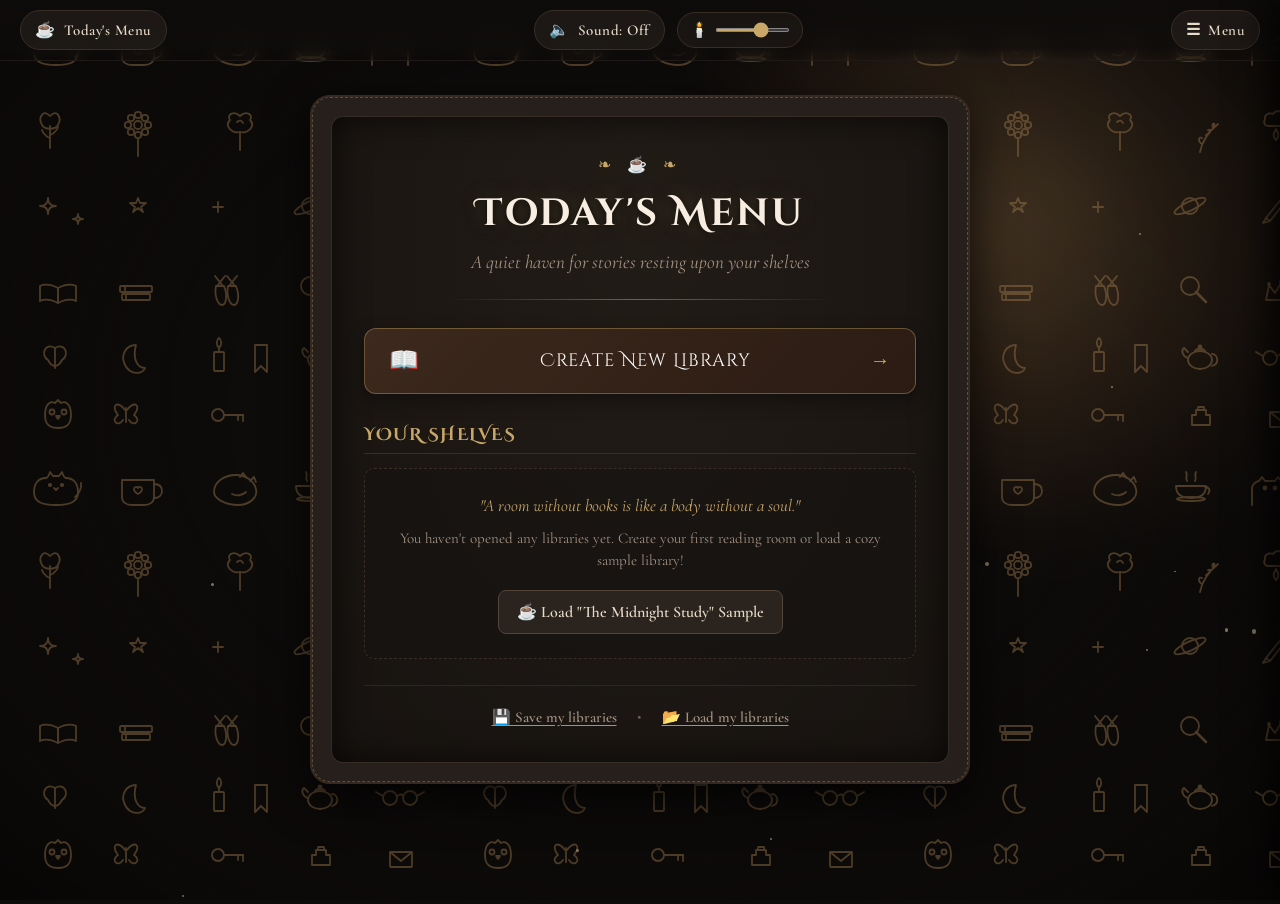
==== index.html @ d81d8b4f "Add files via upload" ====
<!DOCTYPE html>
<html lang="en">
<head>
  <meta charset="UTF-8">
  <meta name="viewport" content="width=device-width, initial-scale=1.0">
  <title>Cozy Library Book Keeper</title>
  <meta name="description" content="A personal cozy dark-academia book recorder and virtual bookshelf keeper.">
  <meta name="theme-color" content="#141110">

  <!-- Google Fonts: MonteCarlo (Name band), Cinzel Decorative (Headings), Cormorant Garamond (Body & Spines) -->
  <link rel="preconnect" href="https://fonts.googleapis.com">
  <link rel="preconnect" href="https://fonts.gstatic.com" crossorigin>
  <link href="https://fonts.googleapis.com/css2?family=Cinzel+Decorative:wght@400;700&family=Cormorant+Garamond:ital,wght@0,500;0,600;0,700;1,500;1,600&family=MonteCarlo&display=swap" rel="stylesheet">

  <link rel="stylesheet" href="style.css">
</head>
<body data-view="menu">
  <!-- Hidden SVG Symbol Definitions for Stickers and Decorations -->
  <svg style="display: none;" aria-hidden="true">
    <defs>
      <!-- Sticker 1: Kawaii White Heart with puffy outline and warm glow -->
      <g id="sticker-heart">
        <filter id="sticker-shadow" x="-20%" y="-20%" width="140%" height="140%">
          <feDropShadow dx="0" dy="1.5" stdDeviation="1" flood-color="rgba(0,0,0,0.5)"/>
        </filter>
        <!-- Outer white sticker border -->
        <path d="M16 27.5 C16 27.5 4 20 4 11 C4 6 7.5 2.5 12 2.5 C14.5 2.5 15.5 4 16 5 C16.5 4 17.5 2.5 20 2.5 C24.5 2.5 28 6 28 11 C28 20 16 27.5 16 27.5 Z" 
              fill="#FFFFFF" stroke="#EDE4D8" stroke-width="2" stroke-linejoin="round" filter="url(#sticker-shadow)"/>
        <!-- Inner warm white heart body -->
        <path d="M16 25 C16 25 6 18.5 6 11 C6 7.2 8.8 4.5 12 4.5 C14 4.5 15.2 6 16 6.8 C16.8 6 18 4.5 20 4.5 C23.2 4.5 26 7.2 26 11 C26 18.5 16 25 16 25 Z" 
              fill="#FFFDF9"/>
        <!-- Cute highlight shine -->
        <ellipse cx="10" cy="8.5" rx="2" ry="1.2" transform="rotate(-30 10 8.5)" fill="rgba(255,255,255,0.9)"/>
      </g>

      <!-- Sticker 2: Cute Red Cross stamp with rounded puffy sticker outline -->
      <g id="sticker-cross">
        <!-- White border shape -->
        <path d="M9 5 C7 5 5 7 5 9 C5 10.5 5.8 11.8 7 12.5 C5.8 13.2 5 14.5 5 16 C5 18 7 20 9 20 C10.5 20 11.8 19.2 12.5 18 C13.2 19.2 14.5 20 16 20 C18 20 20 18 20 16 C20 14.5 19.2 13.2 18 12.5 C19.2 11.8 20 10.5 20 9 C20 7 18 5 16 5 C14.5 5 13.2 5.8 12.5 7 C11.8 5.8 10.5 5 9 5 Z" 
              transform="scale(1.2) translate(-2, -2)" fill="#FFFFFF" stroke="#E6D3CE" stroke-width="2" stroke-linejoin="round"/>
        <!-- Warm crimson cross arms with rounded caps -->
        <line x1="8" y1="8" x2="20" y2="20" stroke="#C44540" stroke-width="4.5" stroke-linecap="round"/>
        <line x1="20" y1="8" x2="8" y2="20" stroke="#C44540" stroke-width="4.5" stroke-linecap="round"/>
        <!-- Soft inner glossy line -->
        <line x1="8.5" y1="7.5" x2="11.5" y2="10.5" stroke="rgba(255,255,255,0.5)" stroke-width="1.8" stroke-linecap="round"/>
      </g>

      <!-- Sticker 3: Cute Neutral Face sticker with cozy expression -->
      <g id="sticker-neutral">
        <!-- Outer puffy sticker outline -->
        <circle cx="15" cy="15" r="13" fill="#FFFFFF" stroke="#E8E0D2" stroke-width="2" filter="url(#sticker-shadow)"/>
        <!-- Warm honey-cream face fill -->
        <circle cx="15" cy="15" r="11" fill="#F7E8CA"/>
        <!-- Eyes -->
        <ellipse cx="10.5" cy="13" rx="1.5" ry="1.8" fill="#423026"/>
        <ellipse cx="19.5" cy="13" rx="1.5" ry="1.8" fill="#423026"/>
        <circle cx="10" cy="12.3" r="0.6" fill="#FFFFFF"/>
        <circle cx="19" cy="12.3" r="0.6" fill="#FFFFFF"/>
        <!-- Soft blush -->
        <circle cx="8" cy="16.5" r="2" fill="#E8A99B" opacity="0.65"/>
        <circle cx="22" cy="16.5" r="2" fill="#E8A99B" opacity="0.65"/>
        <!-- Neutral calm straight mouth -->
        <line x1="12" y1="18.5" x2="18" y2="18.5" stroke="#423026" stroke-width="1.8" stroke-linecap="round"/>
      </g>

      <!-- Cozy Teacup with gentle rising steam curls -->
      <g id="deco-teacup">
        <path d="M6 14 C6 22 10 25 18 25 C26 25 30 22 30 14 Z" fill="#D8CFBE" stroke="#4A3B32" stroke-width="1.5"/>
        <!-- Saucer -->
        <ellipse cx="18" cy="26" rx="16" ry="2.5" fill="#C2B7A3" stroke="#4A3B32" stroke-width="1.2"/>
        <!-- Handle -->
        <path d="M29 15 C34 15 34 22 28 23" fill="none" stroke="#4A3B32" stroke-width="1.8" stroke-linecap="round"/>
        <!-- Tea liquid -->
        <ellipse cx="18" cy="14" rx="11" ry="2.2" fill="#754728"/>
        <!-- Steam swirls (CSS animated) -->
        <path class="steam-curl steam-1" d="M14 11 C13 8 16 6 15 3" fill="none" stroke="rgba(240,230,220,0.6)" stroke-width="1.2" stroke-linecap="round"/>
        <path class="steam-curl steam-2" d="M19 11 C20 8 18 6 19 2" fill="none" stroke="rgba(240,230,220,0.5)" stroke-width="1.2" stroke-linecap="round"/>
        <path class="steam-curl steam-3" d="M23 12 C22 9 24 7 23 4" fill="none" stroke="rgba(240,230,220,0.4)" stroke-width="1.1" stroke-linecap="round"/>
      </g>
    </defs>
  </svg>

  <!-- Ambient Environmental Layers -->
  <div class="ambient-layer" aria-hidden="true">
    <div class="lamp-glow"></div>
    <div class="room-vignette"></div>

    <!-- Wood-Toned Seamless Line-Art Doodle Wallpaper -->
    <svg class="doodle-wallpaper" id="doodle-wallpaper" width="100%" height="100%" aria-hidden="true">
      <defs>
        <!-- Seamless Line-Art Doodle Wallpaper Pattern Tile (440x440) -->
        <pattern id="doodle-pattern" width="440" height="440" patternUnits="userSpaceOnUse">
          <g stroke="currentColor" stroke-width="1.8" fill="none" stroke-linecap="round" stroke-linejoin="round">
            <!-- 1. Sitting Cat -->
            <path d="M34 52 C34 44 38 38 46 38 C48 38 49 35 50 32 L53 36 C55 36 57 36 59 36 L62 32 C63 35 64 38 66 38 C74 38 78 44 78 52 C78 62 70 65 56 65 C42 65 34 62 34 52 Z"/>
            <path d="M75 57 C79 54 82 48 81 43"/>
            <circle cx="50" cy="45" r="1.2" fill="currentColor"/>
            <circle cx="62" cy="45" r="1.2" fill="currentColor"/>
            <polyline points="54,48 56,50 58,48"/>

            <!-- 2. Coffee Mug with Cute Heart -->
            <path d="M122 40 L122 57 C122 62 126 65 132 65 L144 65 C150 65 154 62 154 57 L154 40 Z"/>
            <path d="M154 44 C160 44 162 47 162 51 C162 55 159 58 154 58"/>
            <path d="M134 49 C134 47 137 46 138 48 C139 46 142 47 142 49 C142 52 138 54 138 54 C138 54 134 52 134 49 Z"/>

            <!-- 3. Curled-up Sleeping Cat -->
            <path d="M214 52 C214 42 224 35 236 35 C246 35 254 41 256 49 C258 57 250 65 238 65 C226 65 214 59 214 52 Z"/>
            <path d="M250 41 L254 37 L256 42"/>
            <path d="M240 37 L243 33 L246 37"/>
            <path d="M232 54 C236 56 242 56 246 52"/>

            <!-- 4. Teacup with Rising Steam -->
            <path d="M296 46 C296 54 301 58 311 58 C321 58 326 54 326 46 Z"/>
            <ellipse cx="311" cy="59" rx="14" ry="2"/>
            <path d="M325 47 C329 47 331 50 328 54"/>
            <path d="M307 41 C305 38 308 35 306 32"/>
            <path d="M315 41 C317 38 314 35 316 32"/>

            <!-- 5. Peeking Cat -->
            <path d="M372 65 L372 48 C372 45 376 41 379 41 L382 37 L385 41 C388 41 392 41 395 41 L398 37 L401 41 C404 41 408 45 408 48 L408 65"/>
            <circle cx="385" cy="48" r="1.5" fill="currentColor"/>
            <circle cx="395" cy="48" r="1.5" fill="currentColor"/>

            <!-- 6. Elegant Tulip -->
            <path d="M42 125 C38 118 43 108 50 116 C57 108 62 118 58 125 C55 130 45 130 42 125 Z"/>
            <path d="M50 126 L50 148"/>
            <path d="M50 138 C44 136 42 130 42 130"/>
            <path d="M50 135 C56 133 58 127 58 127"/>

            <!-- 7. Gentle Daisy Flower -->
            <circle cx="138" cy="125" r="4"/>
            <circle cx="138" cy="115" r="3.2"/><circle cx="138" cy="135" r="3.2"/><circle cx="128" cy="125" r="3.2"/><circle cx="148" cy="125" r="3.2"/>
            <circle cx="131" cy="118" r="3.2"/><circle cx="145" cy="132" r="3.2"/><circle cx="131" cy="132" r="3.2"/><circle cx="145" cy="118" r="3.2"/>
            <path d="M138 139 L138 156"/>

            <!-- 8. Swirled Rose / Lotus Blossom -->
            <path d="M230 120 C226 115 234 110 240 116 C246 110 254 115 250 120 C256 126 248 134 240 132 C232 134 224 126 230 120 Z"/>
            <path d="M237 122 C239 120 242 120 243 123"/>
            <path d="M240 132 L240 150"/>

            <!-- 9. Delicate Botanical Sprig -->
            <path d="M320 152 C322 142 328 132 338 124"/>
            <path d="M322 144 C318 142 318 136 322 138"/>
            <path d="M326 135 C330 133 332 128 328 130"/>
            <path d="M333 128 C331 123 336 122 334 126"/>

            <!-- 10. Little Cloud & Raindrops -->
            <path d="M388 126 C385 126 383 123 385 119 C384 115 389 112 393 114 C395 110 402 110 405 114 C408 112 413 115 412 119 C415 122 413 126 409 126 Z"/>
            <path d="M394 133 C393 137 396 140 396 140 C396 140 399 137 398 133 C397 131 396 129 396 129 C396 129 395 131 394 133 Z"/>
            <path d="M404 135 C403 139 406 142 406 142 C406 142 409 139 408 135 C407 133 406 131 406 131 C406 131 405 133 404 135 Z"/>

            <!-- 11. Starlight & 4-Point Sparkles (✨) -->
            <path d="M48 198 Q48 206 40 206 Q48 206 48 214 Q48 206 56 206 Q48 206 48 198 Z"/>
            <path d="M78 214 Q78 219 73 219 Q78 219 78 224 Q78 219 83 219 Q78 219 78 214 Z"/>

            <!-- 12. Celestial Five-Point Star -->
            <polygon points="138,198 140,203 146,203 141,207 143,212 138,208 133,212 135,207 130,203 136,203"/>
            <line x1="218" y1="202" x2="218" y2="212"/><line x1="213" y1="207" x2="223" y2="207"/>

            <!-- 13. Saturn with Tilted Rings -->
            <circle cx="310" cy="206" r="8"/>
            <ellipse cx="310" cy="206" rx="17" ry="4.5" transform="rotate(-25 310 206)"/>

            <!-- 14. Fountain Pen & Feather Quill -->
            <path d="M386 218 L402 198 L406 201 L390 221 L383 223 Z"/>
            <line x1="386" y1="218" x2="390" y2="221"/>

            <!-- 15. Open Book -->
            <path d="M40 286 C46 283 52 285 58 288 L58 303 C52 300 46 298 40 301 Z"/>
            <path d="M58 288 C64 285 70 283 76 286 L76 301 C70 298 64 300 58 303 Z"/>

            <!-- 16. Stacked Reading Books -->
            <rect x="122" y="294" width="28" height="6" rx="1"/>
            <rect x="120" y="286" width="32" height="6" rx="1"/>
            <line x1="126" y1="294" x2="126" y2="300"/>
            <line x1="125" y1="286" x2="125" y2="292"/>

            <!-- 17. Ballerina Pointe Shoes with Criss-Cross Ribbons -->
            <path d="M216 286 C214 296 218 305 222 305 C226 305 228 296 224 286 Z"/>
            <path d="M228 286 C226 296 230 305 234 305 C238 305 240 296 236 286 Z"/>
            <line x1="217" y1="286" x2="225" y2="276"/><line x1="223" y1="286" x2="215" y2="276"/>
            <line x1="229" y1="286" x2="237" y2="276"/><line x1="235" y1="286" x2="227" y2="276"/>

            <!-- 18. Magnifying Glass -->
            <circle cx="310" cy="286" r="9"/>
            <line x1="316" y1="292" x2="326" y2="302" stroke-width="2.5"/>

            <!-- 19. Royal Academic Crown -->
            <path d="M386 300 L389 285 L395 293 L401 283 L407 293 L413 285 L416 300 Z"/>
            <circle cx="389" cy="284" r="1" fill="currentColor"/>
            <circle cx="401" cy="282" r="1" fill="currentColor"/>
            <circle cx="413" cy="284" r="1" fill="currentColor"/>

            <!-- 20. Oak / Ginkgo Leaf -->
            <path d="M48 360 C40 355 45 342 55 348 C65 342 70 355 62 360 C58 368 52 368 48 360 Z"/>
            <line x1="55" y1="348" x2="55" y2="368"/>

            <!-- 21. Crescent Moon -->
            <path d="M136 345 C126 345 120 355 125 365 C130 375 142 375 145 368 C138 368 132 360 136 345 Z"/>

            <!-- 22. Lit Candle with Flame -->
            <rect x="214" y="352" width="10" height="19" rx="1"/>
            <line x1="219" y1="352" x2="219" y2="348"/>
            <path d="M219 348 C216 345 216 340 219 338 C222 340 222 345 219 348 Z"/>

            <!-- 23. Ribbon Bookmark -->
            <path d="M255 345 L267 345 L267 372 L261 366 L255 372 Z"/>

            <!-- 24. Vintage Teapot -->
            <ellipse cx="320" cy="360" rx="12" ry="9"/>
            <path d="M308 358 C302 356 301 350 304 348 L308 352"/>
            <path d="M332 354 C338 354 340 364 332 366"/>
            <path d="M315 351 C317 348 323 348 325 351"/>
            <circle cx="320" cy="347" r="1.5" fill="currentColor"/>

            <!-- 25. Reading Spectacles -->
            <circle cx="390" cy="358" r="7"/>
            <circle cx="410" cy="358" r="7"/>
            <path d="M397 356 C400 354 403 354 403 356"/>
            <line x1="383" y1="356" x2="376" y2="352"/>
            <line x1="417" y1="356" x2="424" y2="352"/>

            <!-- 26. Wise Little Owl -->
            <path d="M45 415 C45 405 50 400 55 403 L58 400 L61 403 C66 400 71 405 71 415 C71 425 66 428 58 428 C50 428 45 425 45 415 Z"/>
            <circle cx="52" cy="412" r="2.5"/><circle cx="64" cy="412" r="2.5"/>
            <polygon points="56,416 60,416 58,419" fill="currentColor"/>

            <!-- 27. Gentle Butterfly -->
            <path d="M125 410 C118 400 110 405 118 415 C110 420 118 428 123 420"/>
            <path d="M127 410 C134 400 142 405 134 415 C142 420 134 428 129 420"/>
            <line x1="126" y1="408" x2="126" y2="422"/>

            <!-- 28. Antique Skeleton Key -->
            <circle cx="218" cy="415" r="6"/>
            <line x1="224" y1="415" x2="243" y2="415"/>
            <line x1="238" y1="415" x2="238" y2="420"/>
            <line x1="243" y1="415" x2="243" y2="421"/>

            <!-- 29. Antique Ink Bottle with Cork -->
            <path d="M312 425 L312 415 L316 415 L316 410 L326 410 L326 415 L330 415 L330 425 Z"/>
            <rect x="318" y="407" width="6" height="3" rx="0.5"/>

            <!-- 30. Sealed Letter Envelope -->
            <rect x="390" y="412" width="22" height="15" rx="1"/>
            <polyline points="390,412 401,421 412,412"/>
          </g>
        </pattern>
      </defs>
      <rect width="100%" height="100%" fill="url(#doodle-pattern)"/>
    </svg>
    <div class="dust-specks-container" id="dust-specks"></div>
  </div>

  <!-- Global Dimmer & Ambient Sound Bar (Top Persistent Accessory) -->
  <header class="ambient-dock" aria-label="Room Controls">
    <div class="dock-left">
      <button type="button" class="dock-btn" id="btn-dock-menu" title="Open Today's Menu" aria-label="Go to Today's Menu">
        <span class="dock-icon">☕</span>
        <span class="dock-label">Today's Menu</span>
      </button>
    </div>
    
    <div class="dock-center">
      <!-- Cozy Procedural Web Audio Soundscape Control -->
      <div class="audio-control-cluster" id="audio-cluster">
        <button type="button" class="dock-btn" id="btn-sound-toggle" title="Toggle Cozy Sounds" aria-label="Toggle Cozy Audio">
          <span class="dock-icon" id="sound-icon">🔈</span>
          <span class="dock-label" id="sound-status-label">Sound: Off</span>
        </button>
        <div class="sound-popover" id="sound-popover" hidden>
          <div class="sound-popover-title">Ambient Soundscape</div>
          <div class="sound-options">
            <button type="button" class="sound-chip active" data-sound="off">Off</button>
            <button type="button" class="sound-chip" data-sound="rain">🌧️ Soft Rain</button>
            <button type="button" class="sound-chip" data-sound="fireplace">🔥 Fireplace</button>
          </div>
          <div class="volume-slider-group">
            <label for="sound-volume-slider">Volume</label>
            <input type="range" id="sound-volume-slider" min="0" max="1" step="0.05" value="0.25">
          </div>
        </div>
      </div>

      <!-- Room Light Dimmer Control -->
      <div class="dimmer-cluster" title="Adjust cozy room brightness">
        <span class="dimmer-icon">🕯️</span>
        <label for="room-dimmer-input" class="sr-only">Room Light</label>
        <input type="range" id="room-dimmer-input" min="0.4" max="1.1" step="0.05" value="0.85" title="Room light">
      </div>
    </div>

    <div class="dock-right">
      <button type="button" class="dock-btn" id="btn-open-side-drawer" title="Open Side Menu" aria-label="Open Side Menu">
        <span class="dock-icon">☰</span>
        <span class="dock-label">Menu</span>
      </button>
    </div>
  </header>

  <!-- Main View Container -->
  <main class="main-content">
    
    <!-- ========================================== -->
    <!-- SCREEN 1: TODAY'S MENU BOARD               -->
    <!-- ========================================== -->
    <section class="view-panel" id="view-menu" aria-label="Today's Menu Screen">
      <div class="menu-board-wrapper">
        <div class="menu-board-card">
          <!-- Wavy / Scalloped Decorative Inner Border -->
          <div class="menu-scallop-border">
            <div class="menu-board-inner">
              
              <div class="menu-header">
                <div class="menu-ornament-top">❧ ☕ ❧</div>
                <h1 class="menu-title">Today's Menu</h1>
                <p class="menu-subtitle">A quiet haven for stories resting upon your shelves</p>
                <div class="menu-divider-line"></div>
              </div>

              <!-- Primary Action: Create New Library -->
              <div class="menu-actions">
                <button type="button" class="btn-menu-action" id="btn-menu-create-lib">
                  <span class="btn-action-icon">📖</span>
                  <span class="btn-action-text">Create New Library</span>
                  <span class="btn-action-arrow">→</span>
                </button>
              </div>

              <!-- Saved Libraries List -->
              <div class="menu-libraries-section">
                <h2 class="menu-section-heading">Your Shelves</h2>
                
                <div class="libraries-list" id="menu-libraries-container">
                  <!-- Dynamically rendered library cards -->
                </div>

                <!-- Empty State -->
                <div class="menu-empty-state" id="menu-empty-state">
                  <p class="empty-quote">"A room without books is like a body without a soul."</p>
                  <p class="empty-hint">You haven't opened any libraries yet. Create your first reading room or load a cozy sample library!</p>
                  <button type="button" class="btn-secondary" id="btn-load-sample-empty">
                    ☕ Load "The Midnight Study" Sample
                  </button>
                </div>
              </div>

              <!-- Menu Board Footer (Backup & Sample actions) -->
              <div class="menu-footer">
                <div class="backup-button-row">
                  <button type="button" class="btn-text-action" id="btn-backup-export" title="Download your libraries as a JSON file">
                    💾 Save my libraries
                  </button>
                  <span class="footer-separator">•</span>
                  <button type="button" class="btn-text-action" id="btn-backup-import" title="Restore libraries from a JSON file">
                    📂 Load my libraries
                  </button>
                </div>
              </div>

            </div>
          </div>
        </div>
      </div>
    </section>

    <!-- ========================================== -->
    <!-- SCREEN 2: INSIDE A LIBRARY (BOOKSHELVES)   -->
    <!-- ========================================== -->
    <section class="view-panel" id="view-library" aria-label="Bookshelf Screen" hidden>
      <div class="shelf-room-container">
        
        <!-- Shelf Unit with Perimeter Frame -->
        <div class="shelf-unit" id="shelf-unit">
          
          <!-- Top Crown Molding of Shelf -->
          <div class="shelf-crown"></div>

          <!-- Upper Shelf Row -->
          <div class="shelf-level" id="shelf-upper-level">
            <div class="shelf-compartment">
              <!-- Inline Wood Dividers & Book Slots -->
              <div class="divider-post post-left"></div>
              <div class="books-track" id="track-upper" role="region" aria-label="Upper Shelf Books">
                <!-- Book Spines rendered here -->
              </div>
              <div class="divider-post post-right"></div>
            </div>
            <!-- Horizontal Shelf Plank with Drop Shadow -->
            <div class="shelf-plank"></div>
          </div>

          <!-- Central Name Band (6 to 8 cm thick on desktop, ~240-280px; 110-140px on mobile) -->
          <div class="name-band" id="shelf-name-band" role="banner">
            <!-- Subtle Ambient Shining Glimmers & Sparkles -->
            <div class="name-band-sparkles" aria-hidden="true">
              <span class="glimmer-star star-1">✦</span>
              <span class="glimmer-star star-2">✧</span>
              <span class="glimmer-star star-3">✦</span>
              <span class="glimmer-star star-4">✧</span>
              <span class="glimmer-star star-5">✦</span>
              <span class="glimmer-star star-6">✧</span>
            </div>
            <!-- Soft Golden Aura Halo behind the dramatic title -->
            <div class="band-golden-halo" aria-hidden="true"></div>

            <div class="name-band-decorations" aria-hidden="true">
              <!-- Steaming Teacup ornament resting on the band ledge -->
              <div class="teacup-ornament" title="A hot cup of Earl Grey">
                <svg viewBox="0 0 36 30" class="svg-teacup-art">
                  <use href="#deco-teacup"></use>
                </svg>
              </div>
            </div>

            <!-- Center Library Title in MonteCarlo with Decorative Flourishes -->
            <div class="library-title-container">
              <span class="band-flourish flourish-left" aria-hidden="true">❧ ✧</span>
              <h1 class="library-name-title" id="library-display-title">My Cozy Library</h1>
              <span class="band-flourish flourish-right" aria-hidden="true">✧ ❧</span>
            </div>
            <div class="name-band-sub-info" id="library-book-count-badge">0 stories resting</div>
          </div>

          <!-- Lower Shelf Row -->
          <div class="shelf-level" id="shelf-lower-level">
            <div class="shelf-compartment">
              <div class="divider-post post-left"></div>
              <div class="books-track" id="track-lower" role="region" aria-label="Lower Shelf Books">
                <!-- Book Spines rendered here -->
              </div>
              <div class="divider-post post-right"></div>
            </div>
            <div class="shelf-plank"></div>
          </div>

          <!-- Shelf Navigation Rail (Step up / down across unlimited shelves) -->
          <div class="shelf-nav-rail" id="shelf-nav-rail" aria-label="Shelf Navigation Controls">
            <button type="button" class="btn-shelf-nav" id="btn-shelf-up" title="Scroll Up a Shelf (Arrow Up)" aria-label="Scroll Up a Shelf">
              ▲
            </button>
            <div class="shelf-indicator-badge" id="shelf-indicator-badge" title="Visible shelf rows">
              <span id="shelf-page-indicator">Shelves 1–2 of 2</span>
            </div>
            <button type="button" class="btn-shelf-nav" id="btn-shelf-down" title="Scroll Down a Shelf (Arrow Down)" aria-label="Scroll Down a Shelf">
              ▼
            </button>
          </div>

          <!-- Shelf Base Floorboard -->
          <div class="shelf-base"></div>
        </div>

        <!-- Floating Action Button Cluster: Move Stories ⇄ & Add Stories + -->
        <div class="fab-cluster" id="fab-cluster">
          <button type="button" class="fab-btn fab-move-stories" id="fab-move-stories" title="Move stories to another library" aria-label="Move Stories to another library">
            <span class="fab-icon">⇄</span>
            <span class="fab-text">Move Stories</span>
          </button>
          <button type="button" class="fab-btn fab-add-story" id="fab-add-story" aria-label="Add Stories to this shelf">
            <span class="fab-plus">+</span>
            <span class="fab-text">Add Stories</span>
          </button>
        </div>

        <!-- Floating Selection Mode Banner for Moving Stories -->
        <div class="selection-mode-banner" id="selection-mode-banner" hidden>
          <div class="selection-banner-info">
            <span class="selection-banner-title">Pick the stories to move</span>
            <span class="selection-counter" id="selection-counter">0 selected</span>
          </div>
          <div class="selection-banner-actions">
            <button type="button" class="btn-selection-cancel" id="btn-cancel-selection">Cancel</button>
            <button type="button" class="btn-selection-move" id="btn-submit-selection" disabled>Move to... →</button>
          </div>
        </div>

      </div>
    </section>

  </main>

  <!-- ========================================== -->
  <!-- SIDE NAVIGATION DRAWER (Slide-over panel)  -->
  <!-- ========================================== -->
  <div class="drawer-overlay" id="drawer-overlay" hidden></div>
  <aside class="side-drawer" id="side-drawer" aria-label="Library Navigation Menu" hidden>
    <div class="drawer-header">
      <button type="button" class="drawer-icon-btn" id="btn-drawer-back" title="Back to Today's Menu" aria-label="Back to Today's Menu">
        ← Menu
      </button>
      <h2 class="drawer-title">Study Menu</h2>
      <button type="button" class="drawer-icon-btn" id="btn-drawer-close" title="Close Side Menu" aria-label="Close Side Menu">
        ✕
      </button>
    </div>

    <div class="drawer-content">
      <!-- Section: Library Switcher -->
      <div class="drawer-section">
        <h3 class="drawer-section-title">Your Libraries</h3>
        <ul class="drawer-library-list" id="drawer-library-list">
          <!-- Dynamic library links -->
        </ul>
        <button type="button" class="btn-drawer-action" id="btn-drawer-create-lib">
          + Create New Library
        </button>
      </div>

      <!-- Section: Current Library Management -->
      <div class="drawer-section" id="drawer-current-lib-section">
        <h3 class="drawer-section-title">Current Library</h3>
        <button type="button" class="drawer-link-btn" id="btn-drawer-edit-current">
          ✏️ Edit Library Details
        </button>
        <button type="button" class="drawer-link-btn danger" id="btn-drawer-delete-current">
          🗑️ Delete This Library
        </button>
      </div>

      <!-- Section: Ambience & Atmosphere -->
      <div class="drawer-section">
        <h3 class="drawer-section-title">Ambience</h3>
        <div class="drawer-setting-row">
          <span>🕯️ Room Light</span>
          <input type="range" id="drawer-dimmer-slider" min="0.4" max="1.1" step="0.05" value="0.85">
        </div>
      </div>

      <!-- Section: Data Preservation -->
      <div class="drawer-section">
        <h3 class="drawer-section-title">Data & Backups</h3>
        <p class="drawer-hint">Your books live in your browser's private memory. Save a backup copy to keep them safe forever.</p>
        <div class="drawer-btn-stack">
          <button type="button" class="btn-drawer-action secondary" id="btn-drawer-export">
            💾 Save my libraries (.json)
          </button>
          <button type="button" class="btn-drawer-action secondary" id="btn-drawer-import">
            📂 Load my libraries (.json)
          </button>
        </div>
      </div>
    </div>
  </aside>

  <!-- ========================================== -->
  <!-- MODAL 1: QUICK BOOK POP-UP (On tap book)   -->
  <!-- ========================================== -->
  <dialog class="cozy-modal modal-quick-book" id="modal-quick-book">
    <div class="quick-book-card">
      <div class="quick-book-header">
        <h3 class="quick-book-title" id="quick-book-name">Book Title</h3>
        <button type="button" class="modal-close-btn" id="btn-quick-close" aria-label="Close pop-up">✕</button>
      </div>
      <p class="quick-book-author" id="quick-book-author">By Author Name</p>
      
      <div class="quick-book-actions">
        <button type="button" class="btn-quick-action" id="btn-quick-move" title="Move story to another library">
          ⇄ Move
        </button>
        <button type="button" class="btn-quick-action" id="btn-quick-change-name">
          ✏️ Rename
        </button>
        <button type="button" class="btn-quick-action primary" id="btn-quick-details">
          📜 Details
        </button>
      </div>
    </div>
  </dialog>

  <!-- ========================================== -->
  <!-- MODAL 2: MORE ABOUT POP-UP (Deep details)  -->
  <!-- ========================================== -->
  <dialog class="cozy-modal modal-details" id="modal-details">
    <div class="details-card">
      <div class="details-header">
        <h2 class="details-title" id="details-book-name">The Secret History</h2>
        <button type="button" class="modal-close-btn" id="btn-details-close" aria-label="Close details">✕</button>
      </div>

      <div class="details-body">
        <div class="details-meta-row">
          <div class="details-meta-text">
            <p class="details-author-line"><strong>Author:</strong> <span id="details-author">Donna Tartt</span></p>
            <p class="details-genre-line"><strong>Genre:</strong> <span id="details-genre">Dark Academia / Fiction</span></p>
          </div>
          <!-- Cute sticker badge beside details -->
          <div class="details-sticker-badge" id="details-sticker-container" title="Book remark sticker">
            <!-- Inline SVG sticker injected here -->
          </div>
        </div>

        <div class="details-desc-box">
          <h4 class="details-desc-heading">Notes & Impressions</h4>
          <div class="details-description-text" id="details-description">
            No notes written yet for this story.
          </div>
        </div>
      </div>

      <div class="details-footer">
        <button type="button" class="btn-secondary" id="btn-details-delete">
          🗑️ Delete Story
        </button>
        <button type="button" class="btn-primary" id="btn-details-edit">
          ✏️ Edit Story
        </button>
      </div>
    </div>
  </dialog>

  <!-- ========================================== -->
  <!-- MODAL 3: QUICK CHANGE NAME PROMPT          -->
  <!-- ========================================== -->
  <dialog class="cozy-modal modal-small" id="modal-change-name">
    <form class="cozy-form" id="form-change-name" method="dialog">
      <h3 class="modal-title">Change Book Name</h3>
      <div class="form-group">
        <label for="input-quick-name">New Title</label>
        <input type="text" id="input-quick-name" required maxlength="120" placeholder="Enter book title...">
      </div>
      <div class="modal-actions">
        <button type="button" class="btn-secondary" id="btn-cancel-quick-name">Cancel</button>
        <button type="submit" class="btn-primary">Update</button>
      </div>
    </form>
  </dialog>

  <!-- ========================================== -->
  <!-- MODAL 4: CREATE / EDIT LIBRARY FORM        -->
  <!-- ========================================== -->
  <dialog class="cozy-modal modal-form-dialog" id="modal-library-form">
    <form class="cozy-form" id="form-library" method="dialog">
      <div class="form-header">
        <h2 class="modal-title" id="library-form-title">Create New Library</h2>
        <button type="button" class="modal-close-btn" id="btn-lib-form-close" aria-label="Close form">✕</button>
      </div>

      <div class="form-body">
        <!-- 1. Library Name -->
        <div class="form-group">
          <label for="input-lib-name">Library Name</label>
          <input type="text" id="input-lib-name" required maxlength="60" placeholder="e.g. Midnight Study, Winter Archives...">
        </div>

        <!-- 2. Shelf Wood Swatches -->
        <div class="form-group">
          <label id="label-shelf-wood">Choose your shelf wood</label>
          <div class="wood-swatches-grid" role="radiogroup" aria-labelledby="label-shelf-wood">
            
            <label class="wood-swatch-card" data-wood="cafe-noir">
              <input type="radio" name="shelf-wood" value="cafe-noir" checked>
              <div class="swatch-preview wood-cafe-noir">
                <div class="swatch-wood-grain"></div>
              </div>
              <div class="swatch-info">
                <span class="swatch-title">Café Noir</span>
                <span class="swatch-desc">Rich coffee-brown wood</span>
              </div>
            </label>

            <label class="wood-swatch-card" data-wood="dark-olive">
              <input type="radio" name="shelf-wood" value="dark-olive">
              <div class="swatch-preview wood-dark-olive">
                <div class="swatch-wood-grain"></div>
              </div>
              <div class="swatch-info">
                <span class="swatch-title">Dark Olive</span>
                <span class="swatch-desc">Deep olive-green wood</span>
              </div>
            </label>

            <label class="wood-swatch-card" data-wood="strawberry-coral">
              <input type="radio" name="shelf-wood" value="strawberry-coral">
              <div class="swatch-preview wood-strawberry-coral">
                <div class="swatch-wood-grain"></div>
              </div>
              <div class="swatch-info">
                <span class="swatch-title">Strawberry Coral</span>
                <span class="swatch-desc">Warm coral-red wood</span>
              </div>
            </label>

          </div>
        </div>

        <!-- 3. Name Colour (Custom Wheel Picker) -->
        <div class="form-group">
          <label>Name Colour (on the name band)</label>
          <div class="color-wheel-wrapper" id="lib-name-wheel-container">
            <div class="wheel-canvas-box">
              <canvas class="color-wheel-canvas" id="canvas-lib-wheel" width="180" height="180" title="Click or drag to pick a hue"></canvas>
              <div class="wheel-reticle" id="reticle-lib-wheel"></div>
            </div>
            <div class="wheel-controls">
              <div class="slider-row">
                <label for="slider-lib-lightness">Lightness</label>
                <input type="range" id="slider-lib-lightness" min="15" max="95" value="82">
              </div>
              <div class="color-preview-row">
                <div class="color-swatch-chip" id="chip-lib-color" style="background-color: #EBD9B4;"></div>
                <input type="text" class="color-hex-input" id="input-lib-hex" value="#EBD9B4" maxlength="7" spellcheck="false">
                <!-- Native input fallback -->
                <input type="color" class="color-native-fallback" id="native-lib-color" value="#EBD9B4" title="Native Color Picker">
              </div>
            </div>
          </div>
        </div>
      </div>

      <div class="modal-actions">
        <button type="button" class="btn-secondary" id="btn-cancel-lib-form">Cancel</button>
        <button type="submit" class="btn-primary" id="btn-submit-lib-form">Create Library</button>
      </div>
    </form>
  </dialog>

  <!-- ========================================== -->
  <!-- MODAL 5: ADD / EDIT BOOK FORM              -->
  <!-- ========================================== -->
  <dialog class="cozy-modal modal-form-dialog" id="modal-book-form">
    <form class="cozy-form" id="form-book" method="dialog">
      <div class="form-header">
        <h2 class="modal-title" id="book-form-title">Add Stories +</h2>
        <button type="button" class="modal-close-btn" id="btn-book-form-close" aria-label="Close book form">✕</button>
      </div>

      <div class="form-body">
        <div class="form-row-2">
          <!-- Book Name -->
          <div class="form-group flex-2">
            <label for="input-book-name">Book Name *</label>
            <input type="text" id="input-book-name" required maxlength="120" placeholder="e.g. The Picture of Dorian Gray">
          </div>
          <!-- Genre -->
          <div class="form-group flex-1">
            <label for="input-book-genre">Genre</label>
            <input type="text" id="input-book-genre" maxlength="40" placeholder="e.g. Classic / Gothic">
          </div>
        </div>

        <!-- Author -->
        <div class="form-group">
          <label for="input-book-author">Author</label>
          <input type="text" id="input-book-author" maxlength="80" placeholder="e.g. Oscar Wilde">
        </div>

        <!-- Spine Colour Picker (Colour Wheel) -->
        <div class="form-group">
          <label>Spine Colour</label>
          <div class="color-wheel-wrapper" id="book-spine-wheel-container">
            <div class="wheel-canvas-box">
              <canvas class="color-wheel-canvas" id="canvas-book-wheel" width="180" height="180" title="Click or drag to pick a hue"></canvas>
              <div class="wheel-reticle" id="reticle-book-wheel"></div>
            </div>
            <div class="wheel-controls">
              <div class="slider-row">
                <label for="slider-book-lightness">Lightness</label>
                <input type="range" id="slider-book-lightness" min="15" max="85" value="45">
              </div>
              <div class="color-preview-row">
                <div class="color-swatch-chip" id="chip-book-color" style="background-color: #5A3528;"></div>
                <input type="text" class="color-hex-input" id="input-book-hex" value="#5A3528" maxlength="7" spellcheck="false">
                <input type="color" class="color-native-fallback" id="native-book-color" value="#5A3528" title="Native Color Picker">
              </div>
              <!-- Cozy Spine Palette Presets -->
              <div class="color-palette-presets" id="book-palette-presets">
                <button type="button" class="preset-chip" data-color="#5A3528" style="background-color: #5A3528;" title="Oxblood"></button>
                <button type="button" class="preset-chip" data-color="#2D4133" style="background-color: #2D4133;" title="Forest Pine"></button>
                <button type="button" class="preset-chip" data-color="#2B3A4E" style="background-color: #2B3A4E;" title="Midnight Blue"></button>
                <button type="button" class="preset-chip" data-color="#73532C" style="background-color: #73532C;" title="Aged Amber"></button>
                <button type="button" class="preset-chip" data-color="#61304B" style="background-color: #61304B;" title="Mulberry Plum"></button>
                <button type="button" class="preset-chip" data-color="#3D3B39" style="background-color: #3D3B39;" title="Charcoal"></button>
              </div>
            </div>
          </div>
        </div>

        <!-- Book Remark: Cute Sticker Picker -->
        <div class="form-group">
          <label>Book Remark (Sticker)</label>
          <div class="sticker-selector-grid">
            <label class="sticker-choice-card">
              <input type="radio" name="book-sticker" value="none" checked>
              <div class="sticker-choice-visual empty">
                <span class="no-sticker-dash">—</span>
              </div>
              <span class="sticker-choice-label">None</span>
            </label>

            <label class="sticker-choice-card">
              <input type="radio" name="book-sticker" value="heart">
              <div class="sticker-choice-visual">
                <svg viewBox="0 0 32 32" class="choice-svg"><use href="#sticker-heart"></use></svg>
              </div>
              <span class="sticker-choice-label">Loved</span>
            </label>

            <label class="sticker-choice-card">
              <input type="radio" name="book-sticker" value="cross">
              <div class="sticker-choice-visual">
                <svg viewBox="0 0 28 28" class="choice-svg"><use href="#sticker-cross"></use></svg>
              </div>
              <span class="sticker-choice-label">Dropped</span>
            </label>

            <label class="sticker-choice-card">
              <input type="radio" name="book-sticker" value="neutral">
              <div class="sticker-choice-visual">
                <svg viewBox="0 0 30 30" class="choice-svg"><use href="#sticker-neutral"></use></svg>
              </div>
              <span class="sticker-choice-label">Neutral</span>
            </label>
          </div>
        </div>

        <!-- Description -->
        <div class="form-group">
          <label for="input-book-desc">Description / Cozy Notes</label>
          <textarea id="input-book-desc" rows="4" placeholder="Favorite quotes, thoughts on the ending, why you picked it up..."></textarea>
        </div>
      </div>

      <div class="modal-actions">
        <button type="button" class="btn-secondary" id="btn-cancel-book-form">Cancel</button>
        <button type="submit" class="btn-primary" id="btn-submit-book-form">Place on Shelf</button>
      </div>
    </form>
  </dialog>

  <!-- ========================================== -->
  <!-- MODAL 6: COZY CONFIRMATION DIALOG          -->
  <!-- ========================================== -->
  <dialog class="cozy-modal modal-small" id="modal-confirm">
    <div class="confirm-card">
      <div class="confirm-icon">📜</div>
      <h3 class="modal-title" id="confirm-title">Are you sure?</h3>
      <p class="confirm-message" id="confirm-message">This action cannot be undone.</p>
      <div class="modal-actions">
        <button type="button" class="btn-secondary" id="btn-confirm-cancel">Cancel</button>
        <button type="button" class="btn-primary danger" id="btn-confirm-ok">Confirm</button>
      </div>
    </div>
  </dialog>

  <!-- ========================================== -->
  <!-- MODAL 7: BACKUP RESTORE OPTIONS            -->
  <!-- ========================================== -->
  <dialog class="cozy-modal modal-small" id="modal-restore-choice">
    <div class="confirm-card">
      <div class="confirm-icon">📂</div>
      <h3 class="modal-title">Load Libraries</h3>
      <p class="confirm-message" id="restore-message">How would you like to restore your library data?</p>
      <div class="modal-actions column">
        <button type="button" class="btn-primary" id="btn-restore-merge">
          Merge with current libraries
        </button>
        <button type="button" class="btn-secondary danger" id="btn-restore-replace">
          Replace all existing libraries
        </button>
        <button type="button" class="btn-text-action" id="btn-restore-cancel">
          Cancel
        </button>
      </div>
    </div>
  </dialog>

  <!-- ========================================== -->
  <!-- MODAL 8: MOVE DESTINATION LIBRARY PICKER   -->
  <!-- ========================================== -->
  <dialog class="cozy-modal modal-small" id="modal-move-picker">
    <div class="confirm-card move-picker-card">
      <div class="confirm-icon">⇄</div>
      <h3 class="modal-title">Move Stories</h3>
      <p class="confirm-message" id="move-picker-subtitle">Select which reading room to move these stories to:</p>
      
      <!-- List of other libraries -->
      <div class="move-dest-list" id="move-dest-list">
        <!-- Injected dynamically -->
      </div>

      <!-- Single library tip (if user has only 1 library) -->
      <div class="move-single-lib-tip" id="move-single-lib-tip" hidden>
        <p class="empty-hint">You only have one library right now. Create another reading room first to move stories!</p>
        <button type="button" class="btn-secondary" id="btn-move-create-lib-shortcut">
          + Create Another Library
        </button>
      </div>

      <div class="modal-actions">
        <button type="button" class="btn-secondary" id="btn-move-cancel">Cancel</button>
      </div>
    </div>
  </dialog>

  <!-- Hidden File Input for Backup Restoration -->
  <input type="file" id="backup-file-input" accept=".json" style="display: none;" aria-hidden="true">

  <!-- Floating Toast Notification -->
  <div class="cozy-toast" id="cozy-toast" role="status" aria-live="polite"></div>

  <script src="script.js"></script>
</body>
</html>
---- style.css ----
/* ==========================================================================
   COZY LIBRARY BOOK KEEPER - STYLESHEET
   A Dim & Cozy Dark-Academia Theme with Rich Wood Textures & Ambient Glow
   ========================================================================== */

/* --------------------------------------------------------------------------
   1. CSS Custom Properties & Design Tokens
   -------------------------------------------------------------------------- */
:root {
  /* Core Dark-Academia Backgrounds */
  --bg-deep: #0e0c0b;
  --bg-room: #141110;
  --bg-card: #1c1815;
  --bg-card-inner: #241f1b;
  --bg-input: #171311;
  
  /* Text & Ink Tints */
  --text-parchment: #e6dac8;
  --text-muted: #a39281;
  --text-faint: #6e6154;
  --text-gold: #c9a769;
  
  /* Borders & Accents */
  --border-dim: #382e26;
  --border-light: #524439;
  --gold-accent: #c9a769;
  --gold-glow: rgba(201, 167, 105, 0.25);
  
  /* Dynamic Shelf Wood Palette (Default: Café Noir) */
  --wood-dark: #2a180e;
  --wood-base: #3b2416;
  --wood-light: #523420;
  --wood-border: #634028;
  --wood-grain-tint: rgba(0, 0, 0, 0.22);
  --name-band-color: #ebd9b4;
  --doodle-color: #d3a365; /* Default warm amber for menu & cafe-noir */

  /* Ambient Lighting Controls */
  --room-dimmer: 0.85; /* Dynamically adjusted via slider */
  --lamp-intensity: 0.8;
  
  /* Typography Roles */
  --font-band: 'MonteCarlo', cursive, serif;
  --font-heading: 'Cinzel Decorative', serif;
  --font-body: 'Cormorant Garamond', Georgia, serif;

  /* Transitions & Shadows */
  --ease-gentle: cubic-bezier(0.25, 1, 0.5, 1);
  --shadow-shelf: 0 10px 25px rgba(0, 0, 0, 0.65);
  --shadow-book: 2px 4px 10px rgba(0, 0, 0, 0.45);
  --shadow-modal: 0 16px 40px rgba(0, 0, 0, 0.8);
}

/* Wood Themes */
[data-wood-theme="cafe-noir"] {
  --wood-dark: #22130a;
  --wood-base: #3b2416;
  --wood-light: #563622;
  --wood-border: #6d452d;
  --doodle-color: #d3a365; /* Soft amber */
}

[data-wood-theme="dark-olive"] {
  --wood-dark: #1d2515;
  --wood-base: #2f3b22;
  --wood-light: #445432;
  --wood-border: #5a6e43;
  --doodle-color: #97b07f; /* Soft safe olive green */
}

[data-wood-theme="strawberry-coral"] {
  --wood-dark: #3a1514;
  --wood-base: #5a2321;
  --wood-light: #7a312e;
  --wood-border: #963d3a;
  --doodle-color: #e58f86; /* Soft coral red */
}

/* --------------------------------------------------------------------------
   2. Reset & Base Styles
   -------------------------------------------------------------------------- */
*, *::before, *::after {
  box-sizing: border-box;
  margin: 0;
  padding: 0;
}

html, body {
  width: 100%;
  min-height: 100vh;
  background-color: var(--bg-deep);
  color: var(--text-parchment);
  font-family: var(--font-body);
  font-size: 18px;
  line-height: 1.5;
  overflow-x: hidden;
  -webkit-font-smoothing: antialiased;
  -moz-osx-font-smoothing: grayscale;
}

button, input, textarea, select {
  font-family: inherit;
  font-size: inherit;
  color: inherit;
}

button {
  cursor: pointer;
  background: none;
  border: none;
}

/* Screen reader utility */
.sr-only {
  position: absolute;
  width: 1px;
  height: 1px;
  padding: 0;
  margin: -1px;
  overflow: hidden;
  clip: rect(0, 0, 0, 0);
  white-space: nowrap;
  border-width: 0;
}

/* --------------------------------------------------------------------------
   3. Ambient Atmospheric Layers (Lamp, Vignette, Dust Specks)
   -------------------------------------------------------------------------- */
.ambient-layer {
  position: fixed;
  inset: 0;
  pointer-events: none;
  z-index: 1;
  overflow: hidden;
  opacity: var(--room-dimmer);
  transition: opacity 0.3s ease;
}

/* Wood-reactive line-art doodle wallpaper (outside the shelf only) */
.doodle-wallpaper {
  position: absolute;
  inset: 0;
  width: 100%;
  height: 100%;
  pointer-events: none;
  z-index: 2;
  color: var(--doodle-color, #d3a365);
  opacity: 0.38;
  transition: color 0.5s ease;
}

/* Soft warm breathing lamp glow in the upper-right corner */
.lamp-glow {
  position: absolute;
  top: -120px;
  right: -80px;
  width: 650px;
  height: 650px;
  background: radial-gradient(
    circle at center,
    rgba(255, 195, 120, 0.28) 0%,
    rgba(235, 160, 90, 0.16) 35%,
    rgba(180, 110, 60, 0.06) 65%,
    transparent 80%
  );
  border-radius: 50%;
  animation: lampBreathe 9s ease-in-out infinite alternate;
  filter: blur(35px);
}

@keyframes lampBreathe {
  0% {
    transform: scale(0.96) translate(0, 0);
    opacity: 0.75;
  }
  50% {
    transform: scale(1.04) translate(-10px, 10px);
    opacity: 0.95;
  }
  100% {
    transform: scale(0.98) translate(-5px, 5px);
    opacity: 0.82;
  }
}

/* Floating faint dust specks drifting through the lamp rays */
.dust-specks-container {
  position: absolute;
  inset: 0;
}

.dust-speck {
  position: absolute;
  background: rgba(255, 230, 190, 0.55);
  border-radius: 50%;
  pointer-events: none;
  filter: blur(0.6px);
  animation: driftDust linear infinite;
}

@keyframes driftDust {
  0% {
    transform: translate(0, 0) scale(0.8);
    opacity: 0;
  }
  20% {
    opacity: 0.6;
  }
  80% {
    opacity: 0.5;
  }
  100% {
    transform: translate(calc(var(--drift-x, 40px)), calc(var(--drift-y, -140px))) scale(1.2);
    opacity: 0;
  }
}

/* Room perimeter vignette */
.room-vignette {
  position: absolute;
  inset: 0;
  background: radial-gradient(
    ellipse at 50% 45%,
    transparent 45%,
    rgba(10, 8, 7, 0.65) 85%,
    rgba(6, 5, 4, 0.92) 100%
  );
}

/* --------------------------------------------------------------------------
   4. Ambient Top Control Dock
   -------------------------------------------------------------------------- */
.ambient-dock {
  position: sticky;
  top: 0;
  left: 0;
  right: 0;
  z-index: 100;
  display: flex;
  align-items: center;
  justify-content: space-between;
  padding: 10px 20px;
  background: linear-gradient(180deg, rgba(14, 12, 11, 0.95) 0%, rgba(14, 12, 11, 0.75) 80%, transparent 100%);
  backdrop-filter: blur(8px);
  border-bottom: 1px solid rgba(82, 68, 57, 0.25);
}

.dock-left, .dock-center, .dock-right {
  display: flex;
  align-items: center;
  gap: 12px;
}

.dock-btn {
  display: inline-flex;
  align-items: center;
  gap: 8px;
  padding: 7px 14px;
  background: rgba(36, 31, 27, 0.7);
  border: 1px solid var(--border-dim);
  border-radius: 20px;
  color: var(--text-parchment);
  font-size: 15px;
  font-weight: 600;
  letter-spacing: 0.5px;
  transition: all 0.25s var(--ease-gentle);
  min-height: 40px;
}

.dock-btn:hover {
  background: rgba(50, 42, 36, 0.9);
  border-color: var(--border-light);
  transform: translateY(-1px);
  box-shadow: 0 4px 12px rgba(0, 0, 0, 0.3);
}

.dock-icon {
  font-size: 16px;
}

/* Audio control cluster & popup */
.audio-control-cluster {
  position: relative;
}

.sound-popover {
  position: absolute;
  top: calc(100% + 8px);
  left: 50%;
  transform: translateX(-50%);
  background: var(--bg-card);
  border: 1px solid var(--border-light);
  border-radius: 12px;
  padding: 14px;
  width: 250px;
  box-shadow: var(--shadow-modal);
  z-index: 200;
  display: flex;
  flex-direction: column;
  gap: 12px;
}

.sound-popover[hidden] {
  display: none;
}

.sound-popover-title {
  font-family: var(--font-heading);
  font-size: 14px;
  letter-spacing: 1px;
  color: var(--text-gold);
  text-align: center;
}

.sound-options {
  display: flex;
  flex-direction: column;
  gap: 6px;
}

.sound-chip {
  padding: 7px 12px;
  background: var(--bg-card-inner);
  border: 1px solid var(--border-dim);
  border-radius: 8px;
  color: var(--text-parchment);
  font-size: 14px;
  text-align: left;
  transition: all 0.2s ease;
}

.sound-chip:hover {
  background: rgba(60, 50, 43, 0.6);
  border-color: var(--border-light);
}

.sound-chip.active {
  background: rgba(201, 167, 105, 0.18);
  border-color: var(--gold-accent);
  color: #fff;
  font-weight: 600;
}

.volume-slider-group {
  display: flex;
  align-items: center;
  justify-content: space-between;
  gap: 10px;
  font-size: 13px;
  color: var(--text-muted);
}

.volume-slider-group input[type="range"],
.dimmer-cluster input[type="range"] {
  accent-color: var(--gold-accent);
  cursor: pointer;
  height: 4px;
  background: var(--border-dim);
  border-radius: 2px;
}

/* Dimmer cluster in dock */
.dimmer-cluster {
  display: flex;
  align-items: center;
  gap: 6px;
  padding: 6px 12px;
  background: rgba(36, 31, 27, 0.5);
  border: 1px solid var(--border-dim);
  border-radius: 20px;
}

.dimmer-icon {
  font-size: 15px;
}

.dimmer-cluster input[type="range"] {
  width: 75px;
}

/* --------------------------------------------------------------------------
   5. Main Content & View Switching
   -------------------------------------------------------------------------- */
.main-content {
  position: relative;
  z-index: 10;
  max-width: 1280px;
  margin: 0 auto;
  padding: 10px 20px 80px;
  min-height: calc(100vh - 70px);
}

.view-panel {
  display: block;
  opacity: 1;
  transition: opacity 0.3s ease;
}

.view-panel[hidden] {
  display: none !important;
}

/* --------------------------------------------------------------------------
   6. Screen 1: Today's Menu Board
   -------------------------------------------------------------------------- */
.menu-board-wrapper {
  display: flex;
  justify-content: center;
  align-items: center;
  padding: 24px 0 40px;
  min-height: 75vh;
}

.menu-board-card {
  position: relative;
  width: 100%;
  max-width: 660px;
  background: var(--bg-card);
  border-radius: 20px;
  box-shadow: 0 14px 45px rgba(0, 0, 0, 0.75), inset 0 0 40px rgba(0, 0, 0, 0.5);
  border: 2px solid #362921;
}

/* Ornate Scalloped / Wavy Border Effect */
.menu-scallop-border {
  padding: 18px;
  border-radius: 18px;
  background: 
    radial-gradient(circle at 12px 12px, transparent 10px, #261f1b 11px),
    radial-gradient(circle at calc(100% - 12px) 12px, transparent 10px, #261f1b 11px),
    radial-gradient(circle at 12px calc(100% - 12px), transparent 10px, #261f1b 11px),
    radial-gradient(circle at calc(100% - 12px) calc(100% - 12px), transparent 10px, #261f1b 11px);
  border: 1px dashed rgba(201, 167, 105, 0.35);
}

.menu-board-inner {
  background: radial-gradient(ellipse at 50% 20%, #221c17 0%, #171310 100%);
  border: 1px solid rgba(82, 68, 57, 0.5);
  border-radius: 12px;
  padding: 36px 32px 30px;
  text-align: center;
  box-shadow: inset 0 0 35px rgba(0, 0, 0, 0.7);
}

.menu-ornament-top {
  font-size: 16px;
  color: var(--text-gold);
  letter-spacing: 6px;
  margin-bottom: 8px;
}

.menu-title {
  font-family: var(--font-heading);
  font-size: 38px;
  font-weight: 700;
  letter-spacing: 2px;
  color: #f7ede1;
  text-shadow: 0 2px 8px rgba(0, 0, 0, 0.7), 0 0 20px rgba(201, 167, 105, 0.25);
  margin-bottom: 6px;
}

.menu-subtitle {
  font-family: var(--font-body);
  font-style: italic;
  font-size: 19px;
  color: var(--text-muted);
  margin-bottom: 22px;
}

.menu-divider-line {
  height: 1px;
  width: 70%;
  margin: 0 auto 28px;
  background: linear-gradient(90deg, transparent, rgba(201, 167, 105, 0.5), transparent);
}

/* Primary Action Button: Create New Library */
.btn-menu-action {
  width: 100%;
  display: flex;
  align-items: center;
  justify-content: space-between;
  padding: 16px 24px;
  background: linear-gradient(135deg, #3d291d 0%, #2b1b13 100%);
  border: 1px solid rgba(201, 167, 105, 0.4);
  border-radius: 12px;
  color: #fff;
  font-family: var(--font-heading);
  font-size: 18px;
  letter-spacing: 1px;
  box-shadow: 0 6px 18px rgba(0, 0, 0, 0.4);
  transition: all 0.3s var(--ease-gentle);
  margin-bottom: 28px;
}

.btn-menu-action:hover {
  background: linear-gradient(135deg, #4f3424 0%, #3a251a 100%);
  border-color: var(--gold-accent);
  transform: translateY(-2px);
  box-shadow: 0 8px 24px rgba(0, 0, 0, 0.55), 0 0 15px var(--gold-glow);
}

.btn-action-icon {
  font-size: 24px;
}

.btn-action-arrow {
  font-size: 20px;
  color: var(--text-gold);
  transition: transform 0.2s ease;
}

.btn-menu-action:hover .btn-action-arrow {
  transform: translateX(4px);
}

/* Menu Libraries Section */
.menu-libraries-section {
  text-align: left;
  margin-bottom: 26px;
}

.menu-section-heading {
  font-family: var(--font-heading);
  font-size: 17px;
  letter-spacing: 1.5px;
  color: var(--text-gold);
  text-transform: uppercase;
  margin-bottom: 14px;
  border-bottom: 1px solid var(--border-dim);
  padding-bottom: 6px;
}

.libraries-list {
  display: flex;
  flex-direction: column;
  gap: 10px;
}

/* Individual Library Row Card */
.menu-lib-card {
  display: flex;
  align-items: center;
  justify-content: space-between;
  padding: 12px 18px;
  background: var(--bg-card-inner);
  border: 1px solid var(--border-dim);
  border-radius: 10px;
  transition: all 0.25s var(--ease-gentle);
}

.menu-lib-card:hover {
  background: #2d2621;
  border-color: var(--border-light);
  transform: translateX(3px);
  box-shadow: 0 4px 15px rgba(0, 0, 0, 0.4);
}

.menu-lib-main {
  display: flex;
  align-items: center;
  gap: 14px;
  flex: 1;
  cursor: pointer;
}

.menu-lib-swatch {
  width: 22px;
  height: 22px;
  border-radius: 6px;
  border: 1px solid rgba(255, 255, 255, 0.25);
  box-shadow: inset 0 0 4px rgba(0, 0, 0, 0.6);
  flex-shrink: 0;
}

.menu-lib-title-group {
  display: flex;
  flex-direction: column;
}

.menu-lib-name {
  font-family: var(--font-band);
  font-size: 28px;
  line-height: 1.1;
}

.menu-lib-count {
  font-family: var(--font-body);
  font-size: 14px;
  color: var(--text-muted);
}

.menu-lib-actions {
  display: flex;
  align-items: center;
  gap: 8px;
}

.btn-lib-delete {
  padding: 8px;
  color: var(--text-faint);
  border-radius: 6px;
  transition: all 0.2s ease;
  min-width: 36px;
  min-height: 36px;
  display: flex;
  align-items: center;
  justify-content: center;
}

.btn-lib-delete:hover {
  color: #e57373;
  background: rgba(229, 115, 115, 0.12);
}

/* Empty State */
.menu-empty-state {
  text-align: center;
  padding: 24px 16px;
  background: rgba(23, 19, 17, 0.6);
  border: 1px dashed var(--border-dim);
  border-radius: 10px;
}

.empty-quote {
  font-style: italic;
  color: var(--text-gold);
  font-size: 17px;
  margin-bottom: 8px;
}

.empty-hint {
  font-size: 15px;
  color: var(--text-muted);
  margin-bottom: 18px;
}

.btn-secondary {
  display: inline-flex;
  align-items: center;
  justify-content: center;
  gap: 8px;
  padding: 10px 18px;
  background: #2b231d;
  border: 1px solid var(--border-light);
  border-radius: 8px;
  color: var(--text-parchment);
  font-size: 16px;
  font-weight: 600;
  transition: all 0.2s ease;
  min-height: 44px;
}

.btn-secondary:hover {
  background: #382e26;
  border-color: var(--text-gold);
  color: #fff;
}

/* Menu Footer */
.menu-footer {
  margin-top: 20px;
  padding-top: 16px;
  border-top: 1px solid rgba(82, 68, 57, 0.35);
}

.backup-button-row {
  display: flex;
  align-items: center;
  justify-content: center;
  gap: 14px;
  font-size: 15px;
}

.btn-text-action {
  color: var(--text-muted);
  text-decoration: underline;
  text-underline-offset: 3px;
  font-weight: 600;
  transition: color 0.2s ease;
  padding: 6px;
}

.btn-text-action:hover {
  color: var(--text-gold);
}

.footer-separator {
  color: var(--text-faint);
}

/* --------------------------------------------------------------------------
   7. Screen 2: Bookshelf Layout (Inside a Library)
   -------------------------------------------------------------------------- */
.shelf-room-container {
  position: relative;
  width: 100%;
  max-width: 1100px;
  margin: 15px auto 30px;
}

/* The Main Shelf Unit with 4-side border matching wood */
.shelf-unit {
  position: relative;
  width: 100%;
  background: var(--wood-dark);
  border: 3px solid var(--wood-border);
  border-radius: 10px;
  box-shadow: var(--shadow-shelf), inset 0 0 50px rgba(0, 0, 0, 0.7);
  overflow: hidden;
  transition: border-color 0.4s ease, background 0.4s ease;
}

.shelf-crown {
  height: 14px;
  background: linear-gradient(180deg, var(--wood-light) 0%, var(--wood-base) 100%);
  border-bottom: 2px solid rgba(0, 0, 0, 0.5);
}

.shelf-base {
  height: 18px;
  background: linear-gradient(180deg, var(--wood-base) 0%, var(--wood-dark) 100%);
  border-top: 2px solid rgba(0, 0, 0, 0.6);
}

/* Shelf Row Level (Upper / Lower / Overflow) */
.shelf-level {
  position: relative;
  width: 100%;
  min-height: 230px;
  display: flex;
  flex-direction: column;
}

.shelf-compartment {
  position: relative;
  flex: 1;
  display: flex;
  align-items: flex-end;
  padding: 24px 20px 0;
  background: 
    linear-gradient(180deg, rgba(0, 0, 0, 0.55) 0%, rgba(0, 0, 0, 0.2) 70%, transparent 100%),
    radial-gradient(ellipse at 50% 10%, rgba(255, 230, 190, 0.04) 0%, transparent 80%);
}

/* Thin vertical wood dividers framing compartments */
.divider-post {
  width: 10px;
  height: 100%;
  background: linear-gradient(90deg, var(--wood-dark), var(--wood-light) 50%, var(--wood-dark));
  box-shadow: 2px 0 6px rgba(0, 0, 0, 0.6);
  flex-shrink: 0;
}

.books-track {
  flex: 1;
  min-height: 200px;
  display: flex;
  align-items: flex-end;
  justify-content: flex-start;
  gap: 10px;
  padding: 0 16px;
  overflow-x: auto;
  scrollbar-width: thin;
  scrollbar-color: var(--wood-light) transparent;
  transition: transform 0.35s var(--ease-gentle), opacity 0.35s ease;
}

.books-track.track-slide-out-up {
  transform: translateY(-38px);
  opacity: 0;
}

.books-track.track-slide-out-down {
  transform: translateY(38px);
  opacity: 0;
}

.books-track.track-prep-down {
  transform: translateY(38px) !important;
  opacity: 0 !important;
  transition: none !important;
}

.books-track.track-prep-up {
  transform: translateY(-38px) !important;
  opacity: 0 !important;
  transition: none !important;
}

/* Shelf Horizontal Plank with 3D Depth & Shadow */
.shelf-plank {
  height: 22px;
  width: 100%;
  background: linear-gradient(180deg, var(--wood-light) 0%, var(--wood-base) 60%, var(--wood-dark) 100%);
  border-top: 1px solid rgba(255, 255, 255, 0.15);
  border-bottom: 2px solid rgba(0, 0, 0, 0.8);
  box-shadow: 0 8px 16px rgba(0, 0, 0, 0.7);
  z-index: 5;
}

/* Shelf Navigation Rail (Fixed on shelf edge) */
.shelf-nav-rail {
  position: absolute;
  right: 14px;
  top: 50%;
  transform: translateY(-50%);
  z-index: 30;
  display: flex;
  flex-direction: column;
  align-items: center;
  gap: 6px;
  background: rgba(22, 18, 15, 0.92);
  border: 1px solid var(--border-light);
  border-radius: 24px;
  padding: 8px 6px;
  box-shadow: 0 6px 18px rgba(0, 0, 0, 0.65);
  backdrop-filter: blur(6px);
  transition: opacity 0.3s ease;
}

.shelf-nav-rail[hidden] {
  display: none !important;
}

.btn-shelf-nav {
  width: 32px;
  height: 32px;
  border-radius: 50%;
  background: var(--bg-card-inner);
  border: 1px solid var(--border-dim);
  color: var(--text-gold);
  font-size: 13px;
  display: flex;
  align-items: center;
  justify-content: center;
  transition: all 0.2s ease;
  cursor: pointer;
}

.btn-shelf-nav:hover:not(:disabled) {
  background: #3d3128;
  border-color: var(--gold-accent);
  transform: scale(1.1);
  box-shadow: 0 0 8px var(--gold-glow);
}

.btn-shelf-nav:disabled {
  opacity: 0.25;
  cursor: not-allowed;
  transform: none;
}

.shelf-indicator-badge {
  writing-mode: vertical-rl;
  transform: rotate(180deg);
  font-family: var(--font-body);
  font-size: 12px;
  color: var(--text-muted);
  letter-spacing: 0.6px;
  padding: 6px 2px;
  user-select: none;
  white-space: nowrap;
}

/* --------------------------------------------------------------------------
   8. Name Band (Center of the Shelf)
   Desktop: 230 to 300px thick (~260px)
   Mobile: 110 to 140px thick (~125px)
   -------------------------------------------------------------------------- */
.name-band {
  position: relative;
  width: 100%;
  height: 270px;
  min-height: 270px;
  display: flex;
  flex-direction: column;
  align-items: center;
  justify-content: center;
  text-align: center;
  padding: 20px;
  /* Minimal gradient of chosen shelf wood: darker at top-left to lighter at bottom-right */
  background: linear-gradient(135deg, var(--wood-dark) 0%, var(--wood-base) 65%, var(--wood-light) 100%);
  border-top: 3px solid var(--wood-border);
  border-bottom: 3px solid var(--wood-border);
  box-shadow: inset 0 0 45px rgba(0, 0, 0, 0.65), 0 6px 18px rgba(0, 0, 0, 0.55);
  z-index: 6;
  overflow: hidden;
}

/* Golden Halo breathing softly behind the dramatic library title */
.band-golden-halo {
  position: absolute;
  width: 65%;
  height: 85%;
  top: 50%;
  left: 50%;
  transform: translate(-50%, -50%);
  background: radial-gradient(ellipse at center, rgba(255, 220, 150, 0.14) 0%, rgba(201, 167, 105, 0.05) 55%, transparent 75%);
  pointer-events: none;
  filter: blur(24px);
  animation: haloBreathe 8s ease-in-out infinite alternate;
  z-index: 1;
}

@keyframes haloBreathe {
  0% {
    opacity: 0.55;
    transform: translate(-50%, -50%) scale(0.92);
  }
  100% {
    opacity: 1;
    transform: translate(-50%, -50%) scale(1.08);
  }
}

/* Subtle Ambient Shining Glimmers & Sparkles */
.name-band-sparkles {
  position: absolute;
  inset: 0;
  pointer-events: none;
  overflow: hidden;
  z-index: 2;
}

.glimmer-star {
  position: absolute;
  color: #fff2db;
  text-shadow: 0 0 8px rgba(255, 230, 170, 0.95), 0 0 16px rgba(201, 167, 105, 0.7);
  user-select: none;
  animation: shimmerTwinkle 4.5s ease-in-out infinite alternate;
}

.star-1 { top: 20%; left: 14%; font-size: 18px; animation-delay: 0s; }
.star-2 { top: 72%; left: 22%; font-size: 14px; animation-delay: 1.8s; }
.star-3 { top: 18%; right: 19%; font-size: 19px; animation-delay: 0.9s; }
.star-4 { top: 70%; right: 15%; font-size: 13px; animation-delay: 2.7s; }
.star-5 { top: 14%; left: 49%; font-size: 15px; animation-delay: 3.5s; }
.star-6 { top: 78%; right: 41%; font-size: 12px; animation-delay: 1.4s; }

@keyframes shimmerTwinkle {
  0%, 100% {
    opacity: 0.12;
    transform: scale(0.65) rotate(0deg);
    filter: blur(0.5px);
  }
  50% {
    opacity: 0.95;
    transform: scale(1.25) rotate(22deg);
    filter: blur(0px) drop-shadow(0 0 6px rgba(255, 225, 150, 0.9));
  }
}

/* Center Library Title Container with Ornate Flourishes */
.library-title-container {
  display: inline-flex;
  align-items: center;
  justify-content: center;
  gap: 16px;
  position: relative;
  z-index: 3;
  max-width: 95%;
}

.band-flourish {
  font-family: var(--font-heading);
  font-size: 22px;
  color: var(--gold-accent);
  opacity: 0.75;
  letter-spacing: 4px;
  user-select: none;
  text-shadow: 0 0 12px rgba(201, 167, 105, 0.5);
  transition: opacity 0.3s ease;
  flex-shrink: 0;
}

.library-name-title {
  font-family: var(--font-band);
  font-size: clamp(96px, 9vw, 128px);
  font-weight: 400;
  line-height: 1.05;
  letter-spacing: 1px;
  color: var(--name-band-color);
  text-shadow: 
    0 4px 16px rgba(0, 0, 0, 0.95),
    0 0 32px var(--gold-glow),
    0 0 55px rgba(255, 235, 180, 0.35);
  margin-bottom: 2px;
  padding: 0 8px;
  word-break: break-word;
  user-select: none;
  transition: text-shadow 0.3s ease;
}

.name-band-sub-info {
  position: relative;
  z-index: 3;
  font-family: var(--font-body);
  font-size: 18px;
  color: var(--text-muted);
  letter-spacing: 1.2px;
  font-style: italic;
}

/* Cozy Teacup Ornament with Animated Steam Curls */
.name-band-decorations {
  position: absolute;
  right: 28px;
  bottom: 12px;
  pointer-events: none;
}

.teacup-ornament {
  width: 52px;
  height: 44px;
  filter: drop-shadow(0 4px 8px rgba(0, 0, 0, 0.6));
}

.svg-teacup-art {
  width: 100%;
  height: 100%;
}

.steam-curl {
  animation: steamRise 3.5s ease-in-out infinite;
}

.steam-1 { animation-delay: 0s; }
.steam-2 { animation-delay: 1.1s; }
.steam-3 { animation-delay: 2.2s; }

@keyframes steamRise {
  0% {
    transform: translateY(0) scaleY(0.7);
    opacity: 0.2;
  }
  50% {
    transform: translateY(-4px) scaleY(1.1);
    opacity: 0.7;
  }
  100% {
    transform: translateY(-8px) scaleY(0.9);
    opacity: 0;
  }
}

/* --------------------------------------------------------------------------
   9. Book Spines & Stickers
   -------------------------------------------------------------------------- */
.book-slot-wrapper {
  display: flex;
  flex-direction: column;
  align-items: center;
  position: relative;
  cursor: pointer;
  user-select: none;
  flex-shrink: 0;
}

/* Book Spine with realistic proportions & pull-out animation */
.book-spine {
  position: relative;
  display: flex;
  align-items: center;
  justify-content: center;
  border-radius: 4px 4px 0 0;
  box-shadow: var(--shadow-book), inset 2px 0 5px rgba(255, 255, 255, 0.15), inset -2px 0 5px rgba(0, 0, 0, 0.4);
  transition: transform 0.3s var(--ease-gentle), box-shadow 0.3s var(--ease-gentle);
  overflow: hidden;
  border-top: 1px solid rgba(255, 255, 255, 0.2);
}

/* Desktop Hover Lift */
@media (hover: hover) {
  .book-slot-wrapper:hover .book-spine {
    transform: translateY(-6px);
    box-shadow: 0 10px 20px rgba(0, 0, 0, 0.6), 0 0 10px rgba(201, 167, 105, 0.2);
  }
}

/* Pull-Out Animation when tapped/selected */
.book-slot-wrapper.pulled-out .book-spine {
  transform: translateY(-14px) scale(1.03);
  box-shadow: 0 16px 28px rgba(0, 0, 0, 0.8), 0 0 18px var(--gold-glow);
  z-index: 10;
}

/* Realistic Gold Spine Ribs (Grooves on the spine binding) */
.book-spine::before, .book-spine::after {
  content: '';
  position: absolute;
  left: 0;
  right: 0;
  height: 2px;
  background: rgba(201, 167, 105, 0.4);
  box-shadow: 0 1px 1px rgba(0, 0, 0, 0.5);
}

.book-spine::before { top: 12px; }
.book-spine::after { bottom: 12px; }

/* Spine Text: 2 to 3 words, upright or vertical, contrasting color */
.spine-text-container {
  width: 100%;
  height: 100%;
  display: flex;
  align-items: center;
  justify-content: center;
  padding: 16px 4px;
}

.spine-title {
  writing-mode: vertical-rl;
  transform: rotate(180deg);
  font-family: var(--font-body);
  font-weight: 600;
  letter-spacing: 0.5px;
  white-space: nowrap;
  overflow: hidden;
  text-overflow: ellipsis;
  max-height: 82%;
  line-height: 1.1;
  text-shadow: 0 1px 2px rgba(0, 0, 0, 0.6);
}

/* Sticker Slot directly below the book */
.book-sticker-slot {
  width: 28px;
  height: 28px;
  margin-top: 4px;
  display: flex;
  align-items: center;
  justify-content: center;
  flex-shrink: 0;
}

.slot-svg {
  width: 22px;
  height: 22px;
  filter: drop-shadow(0 2px 4px rgba(0, 0, 0, 0.5));
}

/* --------------------------------------------------------------------------
   10. Floating Action Button (Add Stories +)
   -------------------------------------------------------------------------- */
.book-slot-wrapper.selected .book-spine {
  outline: 2px solid var(--gold-accent);
  box-shadow: 0 0 16px var(--gold-glow), 0 8px 22px rgba(0, 0, 0, 0.75);
  transform: translateY(-10px);
}

.book-slot-wrapper.selected::after {
  content: '✓';
  position: absolute;
  top: -10px;
  right: -2px;
  background: var(--gold-accent);
  color: #1a140e;
  font-size: 12px;
  font-weight: 700;
  width: 22px;
  height: 22px;
  border-radius: 50%;
  display: flex;
  align-items: center;
  justify-content: center;
  box-shadow: 0 2px 6px rgba(0, 0, 0, 0.7);
  z-index: 15;
}

/* --------------------------------------------------------------------------
   10. Floating Action Button Cluster & Move Stories
   -------------------------------------------------------------------------- */
.fab-cluster {
  position: fixed;
  right: 28px;
  bottom: 28px;
  z-index: 90;
  display: flex;
  align-items: center;
  gap: 12px;
}

.fab-btn {
  display: flex;
  align-items: center;
  gap: 8px;
  padding: 13px 22px;
  border-radius: 30px;
  font-family: var(--font-heading);
  font-size: 15px;
  font-weight: 700;
  letter-spacing: 0.8px;
  box-shadow: 0 6px 20px rgba(0, 0, 0, 0.65);
  transition: all 0.25s var(--ease-gentle);
  min-height: 48px;
  cursor: pointer;
}

.fab-add-story {
  background: linear-gradient(135deg, #c9a769 0%, #9e7f45 100%);
  color: #1a140e;
  box-shadow: 0 6px 20px rgba(0, 0, 0, 0.65), 0 0 15px rgba(201, 167, 105, 0.3);
}

.fab-add-story:hover {
  transform: translateY(-2px) scale(1.03);
  box-shadow: 0 10px 28px rgba(0, 0, 0, 0.8), 0 0 25px rgba(201, 167, 105, 0.5);
  background: linear-gradient(135deg, #d8b87d 0%, #b39255 100%);
}

.fab-move-stories {
  background: rgba(36, 31, 27, 0.92);
  border: 1px solid var(--border-light);
  color: var(--text-parchment);
}

.fab-move-stories:hover {
  background: rgba(50, 42, 36, 0.98);
  border-color: var(--gold-accent);
  color: #fff;
  transform: translateY(-2px);
  box-shadow: 0 8px 24px rgba(0, 0, 0, 0.7);
}

.fab-plus, .fab-icon {
  font-size: 19px;
  line-height: 1;
}

/* Selection Mode Floating Banner */
.selection-mode-banner {
  position: fixed;
  bottom: 28px;
  left: 50%;
  transform: translateX(-50%);
  z-index: 95;
  background: rgba(28, 23, 20, 0.97);
  border: 1px solid var(--gold-accent);
  border-radius: 30px;
  padding: 10px 24px;
  display: flex;
  align-items: center;
  gap: 20px;
  box-shadow: 0 12px 35px rgba(0, 0, 0, 0.85), 0 0 20px var(--gold-glow);
  backdrop-filter: blur(8px);
  animation: bannerPop 0.3s var(--ease-gentle);
}

.selection-mode-banner[hidden] {
  display: none !important;
}

@keyframes bannerPop {
  from { transform: translateX(-50%) translateY(40px); opacity: 0; }
  to { transform: translateX(-50%) translateY(0); opacity: 1; }
}

.selection-banner-info {
  display: flex;
  flex-direction: column;
  text-align: left;
}

.selection-banner-title {
  font-family: var(--font-heading);
  font-size: 14px;
  color: #fff;
  letter-spacing: 0.5px;
}

.selection-counter {
  font-size: 13px;
  color: var(--text-gold);
  font-weight: 600;
}

.selection-banner-actions {
  display: flex;
  align-items: center;
  gap: 10px;
}

.btn-selection-cancel {
  padding: 7px 14px;
  border-radius: 20px;
  background: var(--bg-card-inner);
  border: 1px solid var(--border-dim);
  color: var(--text-muted);
  font-size: 14px;
  font-weight: 600;
  transition: all 0.2s ease;
  min-height: 38px;
}

.btn-selection-cancel:hover {
  color: #fff;
  border-color: var(--border-light);
}

.btn-selection-move {
  padding: 8px 18px;
  border-radius: 20px;
  background: linear-gradient(135deg, #c9a769 0%, #9e7f45 100%);
  color: #1a140e;
  font-size: 14px;
  font-weight: 700;
  letter-spacing: 0.5px;
  transition: all 0.2s ease;
  min-height: 38px;
}

.btn-selection-move:disabled {
  opacity: 0.4;
  cursor: not-allowed;
  background: #382e26;
  color: var(--text-faint);
}

.btn-selection-move:not(:disabled):hover {
  transform: translateY(-1px);
  box-shadow: 0 4px 12px rgba(0, 0, 0, 0.4);
}

/* Destination Library Picker Modal */
.move-dest-list {
  display: flex;
  flex-direction: column;
  gap: 8px;
  margin: 12px 0;
  max-height: 240px;
  overflow-y: auto;
}

.move-dest-item {
  display: flex;
  align-items: center;
  justify-content: space-between;
  padding: 10px 14px;
  background: var(--bg-card-inner);
  border: 1px solid var(--border-dim);
  border-radius: 8px;
  cursor: pointer;
  transition: all 0.2s ease;
  text-align: left;
  width: 100%;
}

.move-dest-item:hover {
  background: #2e2620;
  border-color: var(--gold-accent);
  transform: translateX(3px);
}

.move-dest-main {
  display: flex;
  align-items: center;
  gap: 12px;
}

.move-dest-dot {
  width: 16px;
  height: 16px;
  border-radius: 50%;
  border: 1px solid rgba(255, 255, 255, 0.3);
  flex-shrink: 0;
}

.move-dest-name {
  font-family: var(--font-body);
  font-size: 17px;
  font-weight: 600;
  color: var(--text-parchment);
}

.move-dest-count {
  font-size: 13px;
  color: var(--text-muted);
}

.move-single-lib-tip {
  padding: 16px;
  background: rgba(23, 19, 17, 0.6);
  border: 1px dashed var(--border-dim);
  border-radius: 10px;
  margin: 10px 0;
  text-align: center;
}

/* --------------------------------------------------------------------------
   11. Side Navigation Drawer
   -------------------------------------------------------------------------- */
.drawer-overlay {
  position: fixed;
  inset: 0;
  background: rgba(0, 0, 0, 0.7);
  backdrop-filter: blur(4px);
  z-index: 150;
  opacity: 1;
  transition: opacity 0.3s ease;
}

.drawer-overlay[hidden] {
  display: none;
}

.side-drawer {
  position: fixed;
  top: 0;
  right: 0;
  bottom: 0;
  width: 340px;
  max-width: 90vw;
  background: var(--bg-card);
  border-left: 2px solid var(--border-light);
  box-shadow: -10px 0 35px rgba(0, 0, 0, 0.8);
  z-index: 160;
  display: flex;
  flex-direction: column;
  transform: translateX(0);
  transition: transform 0.3s var(--ease-gentle);
}

.side-drawer[hidden] {
  transform: translateX(100%);
  display: flex !important; /* Managed by transform */
  pointer-events: none;
}

.drawer-header {
  display: flex;
  align-items: center;
  justify-content: space-between;
  padding: 18px 20px;
  border-bottom: 1px solid var(--border-dim);
  background: #171310;
}

.drawer-title {
  font-family: var(--font-heading);
  font-size: 20px;
  color: var(--text-gold);
  letter-spacing: 1px;
}

.drawer-icon-btn {
  font-size: 16px;
  color: var(--text-parchment);
  padding: 6px 10px;
  border-radius: 6px;
  border: 1px solid var(--border-dim);
  transition: background 0.2s ease;
  min-height: 38px;
}

.drawer-icon-btn:hover {
  background: var(--border-dim);
}

.drawer-content {
  flex: 1;
  overflow-y: auto;
  padding: 20px;
  display: flex;
  flex-direction: column;
  gap: 24px;
}

.drawer-section-title {
  font-family: var(--font-heading);
  font-size: 14px;
  letter-spacing: 1.5px;
  color: var(--text-gold);
  text-transform: uppercase;
  margin-bottom: 10px;
  border-bottom: 1px solid var(--border-dim);
  padding-bottom: 4px;
}

.drawer-library-list {
  list-style: none;
  display: flex;
  flex-direction: column;
  gap: 6px;
  margin-bottom: 10px;
}

.drawer-lib-item {
  display: flex;
  align-items: center;
  justify-content: space-between;
  padding: 8px 12px;
  border-radius: 6px;
  background: var(--bg-card-inner);
  border: 1px solid var(--border-dim);
  cursor: pointer;
  transition: all 0.2s ease;
}

.drawer-lib-item:hover, .drawer-lib-item.active {
  background: #2e2620;
  border-color: var(--gold-accent);
}

.drawer-lib-name {
  font-family: var(--font-band);
  font-size: 24px;
  color: var(--text-parchment);
}

.btn-drawer-action {
  width: 100%;
  padding: 10px 14px;
  background: var(--bg-card-inner);
  border: 1px solid var(--border-dim);
  border-radius: 8px;
  font-family: var(--font-body);
  font-weight: 600;
  font-size: 16px;
  color: var(--text-parchment);
  text-align: center;
  transition: all 0.2s ease;
  min-height: 44px;
}

.btn-drawer-action:hover {
  background: #362c24;
  border-color: var(--border-light);
  color: #fff;
}

.btn-drawer-action.secondary {
  font-size: 15px;
  color: var(--text-muted);
}

.drawer-link-btn {
  display: block;
  width: 100%;
  padding: 9px 12px;
  text-align: left;
  border-radius: 6px;
  font-size: 16px;
  color: var(--text-parchment);
  transition: all 0.2s ease;
  margin-bottom: 6px;
  min-height: 42px;
}

.drawer-link-btn:hover {
  background: var(--bg-card-inner);
}

.drawer-link-btn.danger {
  color: #e57373;
}

.drawer-link-btn.danger:hover {
  background: rgba(229, 115, 115, 0.15);
}

.drawer-setting-row {
  display: flex;
  align-items: center;
  justify-content: space-between;
  gap: 12px;
}

.drawer-setting-row input[type="range"] {
  accent-color: var(--gold-accent);
}

.drawer-hint {
  font-size: 14px;
  color: var(--text-muted);
  line-height: 1.4;
  margin-bottom: 12px;
}

.drawer-btn-stack {
  display: flex;
  flex-direction: column;
  gap: 8px;
}

/* --------------------------------------------------------------------------
   12. Modals & Dialogs (Native <dialog> with Dim Backdrop)
   -------------------------------------------------------------------------- */
.cozy-modal {
  position: fixed;
  inset: 0;
  margin: auto;
  border: none;
  background: transparent;
  padding: 16px;
  max-width: 95vw;
  max-height: 90vh;
  z-index: 200;
}

.cozy-modal::backdrop {
  background: rgba(10, 8, 7, 0.82);
  backdrop-filter: blur(5px);
}

.cozy-modal[open] {
  animation: modalPop 0.28s var(--ease-gentle) forwards;
}

@keyframes modalPop {
  0% {
    opacity: 0;
    transform: scale(0.94) translateY(8px);
  }
  100% {
    opacity: 1;
    transform: scale(1) translateY(0);
  }
}

/* Quick Book Pop-up (Small & focused on tap) */
.quick-book-card {
  width: 320px;
  max-width: 90vw;
  background: var(--bg-card);
  border: 1px solid var(--border-light);
  border-radius: 14px;
  padding: 20px;
  box-shadow: var(--shadow-modal);
  display: flex;
  flex-direction: column;
  gap: 12px;
}

.quick-book-header {
  display: flex;
  align-items: flex-start;
  justify-content: space-between;
  gap: 8px;
}

.quick-book-title {
  font-family: var(--font-heading);
  font-size: 19px;
  color: #fff;
  line-height: 1.3;
}

.quick-book-author {
  font-size: 16px;
  font-style: italic;
  color: var(--text-muted);
}

.quick-book-actions {
  display: flex;
  gap: 10px;
  margin-top: 6px;
}

.btn-quick-action {
  flex: 1;
  padding: 9px 12px;
  border-radius: 8px;
  background: var(--bg-card-inner);
  border: 1px solid var(--border-dim);
  font-size: 15px;
  font-weight: 600;
  color: var(--text-parchment);
  transition: all 0.2s ease;
  min-height: 44px;
}

.btn-quick-action:hover {
  background: #332922;
  border-color: var(--border-light);
}

.btn-quick-action.primary {
  background: #3d291d;
  border-color: rgba(201, 167, 105, 0.5);
  color: var(--text-gold);
}

.btn-quick-action.primary:hover {
  background: #4d3526;
  border-color: var(--gold-accent);
}

.modal-close-btn {
  font-size: 18px;
  color: var(--text-muted);
  padding: 4px 8px;
  border-radius: 4px;
  transition: color 0.2s ease;
  min-width: 36px;
  min-height: 36px;
  display: flex;
  align-items: center;
  justify-content: center;
}

.modal-close-btn:hover {
  color: #fff;
  background: rgba(255, 255, 255, 0.08);
}

/* "More About" Details Modal */
.details-card {
  width: 520px;
  max-width: 92vw;
  background: var(--bg-card);
  border: 1px solid var(--border-light);
  border-radius: 16px;
  padding: 26px 28px;
  box-shadow: var(--shadow-modal);
  display: flex;
  flex-direction: column;
  gap: 18px;
  max-height: 85vh;
  overflow-y: auto;
}

.details-header {
  display: flex;
  align-items: flex-start;
  justify-content: space-between;
  border-bottom: 1px solid var(--border-dim);
  padding-bottom: 14px;
}

.details-title {
  font-family: var(--font-heading);
  font-size: 26px;
  color: #fff;
  line-height: 1.25;
}

.details-meta-row {
  display: flex;
  align-items: center;
  justify-content: space-between;
  gap: 16px;
  background: var(--bg-card-inner);
  border: 1px solid var(--border-dim);
  border-radius: 10px;
  padding: 14px 18px;
}

.details-meta-text {
  font-size: 17px;
  line-height: 1.6;
}

.details-sticker-badge {
  width: 48px;
  height: 48px;
  display: flex;
  align-items: center;
  justify-content: center;
  flex-shrink: 0;
}

.details-sticker-badge svg {
  width: 40px;
  height: 40px;
}

.details-desc-box {
  background: #171310;
  border: 1px solid var(--border-dim);
  border-radius: 10px;
  padding: 16px;
}

.details-desc-heading {
  font-family: var(--font-heading);
  font-size: 14px;
  letter-spacing: 1px;
  color: var(--text-gold);
  margin-bottom: 8px;
  text-transform: uppercase;
}

.details-description-text {
  font-size: 17px;
  line-height: 1.6;
  color: var(--text-parchment);
  white-space: pre-wrap;
  max-height: 220px;
  overflow-y: auto;
}

.details-footer {
  display: flex;
  justify-content: space-between;
  gap: 12px;
  padding-top: 10px;
  border-top: 1px solid var(--border-dim);
}

/* Forms: Library & Book Dialogs */
.modal-form-dialog {
  width: 540px;
  max-width: 94vw;
}

.cozy-form {
  background: var(--bg-card);
  border: 1px solid var(--border-light);
  border-radius: 16px;
  padding: 24px 28px;
  box-shadow: var(--shadow-modal);
  display: flex;
  flex-direction: column;
  gap: 16px;
  max-height: 85vh;
  overflow-y: auto;
}

.form-header {
  display: flex;
  align-items: center;
  justify-content: space-between;
  border-bottom: 1px solid var(--border-dim);
  padding-bottom: 12px;
}

.modal-title {
  font-family: var(--font-heading);
  font-size: 24px;
  color: #fff;
  letter-spacing: 1px;
}

.form-body {
  display: flex;
  flex-direction: column;
  gap: 16px;
}

.form-group {
  display: flex;
  flex-direction: column;
  gap: 6px;
  text-align: left;
}

.form-row-2 {
  display: flex;
  gap: 14px;
}

.flex-1 { flex: 1; }
.flex-2 { flex: 2; }

.form-group label {
  font-size: 16px;
  font-weight: 600;
  color: var(--text-parchment);
}

.form-group input[type="text"],
.form-group textarea {
  width: 100%;
  padding: 10px 14px;
  background: var(--bg-input);
  border: 1px solid var(--border-dim);
  border-radius: 8px;
  color: #fff;
  font-size: 17px;
  transition: border-color 0.2s ease, box-shadow 0.2s ease;
}

.form-group input[type="text"]:focus,
.form-group textarea:focus {
  outline: none;
  border-color: var(--gold-accent);
  box-shadow: 0 0 10px var(--gold-glow);
}

/* Wood Swatches Selection */
.wood-swatches-grid {
  display: grid;
  grid-template-columns: repeat(3, 1fr);
  gap: 10px;
}

.wood-swatch-card {
  position: relative;
  border: 2px solid var(--border-dim);
  border-radius: 10px;
  padding: 8px;
  cursor: pointer;
  background: var(--bg-card-inner);
  display: flex;
  flex-direction: column;
  align-items: center;
  text-align: center;
  gap: 8px;
  transition: all 0.2s ease;
}

.wood-swatch-card input[type="radio"] {
  position: absolute;
  opacity: 0;
}

.wood-swatch-card:has(input[type="radio"]:checked) {
  border-color: var(--gold-accent);
  background: #332922;
  box-shadow: 0 0 12px var(--gold-glow);
}

.swatch-preview {
  width: 100%;
  height: 48px;
  border-radius: 6px;
  overflow: hidden;
  box-shadow: inset 0 0 8px rgba(0, 0, 0, 0.6);
}

.wood-cafe-noir {
  background: linear-gradient(135deg, #22130a 0%, #3b2416 60%, #563622 100%);
}

.wood-dark-olive {
  background: linear-gradient(135deg, #1d2515 0%, #2f3b22 60%, #445432 100%);
}

.wood-strawberry-coral {
  background: linear-gradient(135deg, #3a1514 0%, #5a2321 60%, #7a312e 100%);
}

.swatch-title {
  font-family: var(--font-heading);
  font-size: 13px;
  font-weight: 700;
  color: var(--text-parchment);
}

.swatch-desc {
  font-size: 12px;
  color: var(--text-muted);
  line-height: 1.2;
}

/* --------------------------------------------------------------------------
   13. Interactive Colour Wheel Picker
   -------------------------------------------------------------------------- */
.color-wheel-wrapper {
  display: flex;
  align-items: center;
  gap: 20px;
  background: var(--bg-input);
  border: 1px solid var(--border-dim);
  border-radius: 12px;
  padding: 14px;
}

.wheel-canvas-box {
  position: relative;
  width: 160px;
  height: 160px;
  flex-shrink: 0;
}

.color-wheel-canvas {
  width: 160px;
  height: 160px;
  border-radius: 50%;
  cursor: crosshair;
  box-shadow: 0 4px 12px rgba(0, 0, 0, 0.5);
}

.wheel-reticle {
  position: absolute;
  top: 50%;
  left: 50%;
  width: 16px;
  height: 16px;
  border: 2px solid #ffffff;
  box-shadow: 0 0 4px rgba(0, 0, 0, 0.8);
  border-radius: 50%;
  pointer-events: none;
  transform: translate(-50%, -50%);
}

.wheel-controls {
  flex: 1;
  display: flex;
  flex-direction: column;
  gap: 12px;
}

.slider-row {
  display: flex;
  flex-direction: column;
  gap: 4px;
  font-size: 13px;
  color: var(--text-muted);
}

.slider-row input[type="range"] {
  accent-color: var(--gold-accent);
  width: 100%;
}

.color-preview-row {
  display: flex;
  align-items: center;
  gap: 10px;
}

.color-swatch-chip {
  width: 36px;
  height: 36px;
  border-radius: 8px;
  border: 1px solid rgba(255, 255, 255, 0.3);
  box-shadow: inset 0 0 5px rgba(0, 0, 0, 0.5);
  flex-shrink: 0;
}

.color-hex-input {
  width: 90px;
  padding: 6px 8px;
  background: #241f1b;
  border: 1px solid var(--border-dim);
  border-radius: 6px;
  color: #fff;
  font-family: monospace;
  font-size: 14px;
  text-align: center;
}

.color-native-fallback {
  width: 36px;
  height: 36px;
  padding: 0;
  border: none;
  border-radius: 8px;
  cursor: pointer;
  background: transparent;
}

.color-palette-presets {
  display: flex;
  gap: 8px;
  flex-wrap: wrap;
}

.preset-chip {
  width: 22px;
  height: 22px;
  border-radius: 50%;
  border: 1px solid rgba(255, 255, 255, 0.2);
  transition: transform 0.2s ease;
}

.preset-chip:hover {
  transform: scale(1.15);
  border-color: #fff;
}

/* --------------------------------------------------------------------------
   14. Sticker Selector Grid
   -------------------------------------------------------------------------- */
.sticker-selector-grid {
  display: grid;
  grid-template-columns: repeat(4, 1fr);
  gap: 8px;
}

.sticker-choice-card {
  position: relative;
  display: flex;
  flex-direction: column;
  align-items: center;
  gap: 6px;
  padding: 10px 6px;
  background: var(--bg-input);
  border: 1px solid var(--border-dim);
  border-radius: 8px;
  cursor: pointer;
  transition: all 0.2s ease;
}

.sticker-choice-card input[type="radio"] {
  position: absolute;
  opacity: 0;
}

.sticker-choice-card:has(input[type="radio"]:checked) {
  border-color: var(--gold-accent);
  background: #332922;
  box-shadow: 0 0 10px var(--gold-glow);
}

.sticker-choice-visual {
  width: 32px;
  height: 32px;
  display: flex;
  align-items: center;
  justify-content: center;
}

.choice-svg {
  width: 28px;
  height: 28px;
}

.sticker-choice-visual.empty {
  font-size: 20px;
  color: var(--text-faint);
}

.sticker-choice-label {
  font-size: 13px;
  color: var(--text-muted);
}

/* Modal Actions */
.modal-actions {
  display: flex;
  justify-content: flex-end;
  gap: 12px;
  margin-top: 10px;
  border-top: 1px solid var(--border-dim);
  padding-top: 14px;
}

.modal-actions.column {
  flex-direction: column;
}

.btn-primary {
  display: inline-flex;
  align-items: center;
  justify-content: center;
  gap: 8px;
  padding: 10px 22px;
  background: linear-gradient(135deg, #c9a769 0%, #9e7f45 100%);
  color: #1a140e;
  border-radius: 8px;
  font-weight: 700;
  font-size: 16px;
  letter-spacing: 0.5px;
  transition: all 0.2s ease;
  min-height: 44px;
}

.btn-primary:hover {
  background: linear-gradient(135deg, #d8b87d 0%, #b39255 100%);
  transform: translateY(-1px);
  box-shadow: 0 4px 14px rgba(0, 0, 0, 0.4);
}

.btn-primary.danger {
  background: linear-gradient(135deg, #c44540 0%, #94322e 100%);
  color: #fff;
}

.btn-primary.danger:hover {
  background: linear-gradient(135deg, #d6544f 0%, #a83d38 100%);
}

/* Small Confirmation Modal */
.modal-small {
  width: 400px;
  max-width: 90vw;
}

.confirm-card {
  background: var(--bg-card);
  border: 1px solid var(--border-light);
  border-radius: 14px;
  padding: 24px;
  text-align: center;
  display: flex;
  flex-direction: column;
  gap: 12px;
  box-shadow: var(--shadow-modal);
}

.confirm-icon {
  font-size: 34px;
}

.confirm-message {
  font-size: 17px;
  color: var(--text-muted);
  line-height: 1.4;
}

/* --------------------------------------------------------------------------
   15. Toast Notification Banner
   -------------------------------------------------------------------------- */
.cozy-toast {
  position: fixed;
  bottom: 24px;
  left: 50%;
  transform: translateX(-50%) translateY(50px);
  background: rgba(36, 31, 27, 0.95);
  border: 1px solid var(--gold-accent);
  color: #fff;
  padding: 12px 24px;
  border-radius: 30px;
  font-family: var(--font-body);
  font-size: 16px;
  box-shadow: 0 8px 24px rgba(0, 0, 0, 0.7);
  opacity: 0;
  pointer-events: none;
  z-index: 300;
  transition: transform 0.3s var(--ease-gentle), opacity 0.3s ease;
}

.cozy-toast.visible {
  transform: translateX(-50%) translateY(0);
  opacity: 1;
  pointer-events: auto;
}

/* --------------------------------------------------------------------------
   16. Responsive Layout Rules (Mobile & Tablet)
   -------------------------------------------------------------------------- */
@media (max-width: 768px) {
  body {
    font-size: 16px;
  }

  .ambient-dock {
    padding: 8px 12px;
  }

  .dock-btn {
    padding: 6px 10px;
    font-size: 14px;
    min-height: 38px;
  }

  .dock-label {
    display: none;
  }

  .dimmer-cluster input[type="range"] {
    width: 55px;
  }

  .menu-board-inner {
    padding: 24px 18px;
  }

  .menu-title {
    font-size: 30px;
  }

  .menu-subtitle {
    font-size: 17px;
  }

  /* Name Band on Phone: 110 to 140px tall */
  .name-band {
    height: 140px;
    min-height: 140px;
    padding: 10px;
  }

  .library-title-container {
    gap: 8px;
  }

  .band-flourish {
    font-size: 15px;
    letter-spacing: 2px;
  }

  .library-name-title {
    font-size: clamp(48px, 11vw, 64px);
    line-height: 1.1;
  }

  .name-band-sub-info {
    font-size: 14px;
  }

  .star-1, .star-3 { font-size: 14px; }
  .star-2, .star-4, .star-5, .star-6 { font-size: 10px; }

  .teacup-ornament {
    width: 38px;
    height: 32px;
    right: 12px;
    bottom: 6px;
  }

  .shelf-compartment {
    padding: 16px 8px 0;
  }

  .books-track {
    padding: 0 8px;
    gap: 8px;
  }

  .fab-cluster {
    right: 14px;
    bottom: 14px;
    gap: 8px;
  }

  .fab-btn {
    padding: 10px 15px;
    font-size: 14px;
    min-height: 44px;
  }

  .shelf-nav-rail {
    right: 6px;
    padding: 5px 3px;
    gap: 4px;
  }

  .btn-shelf-nav {
    width: 28px;
    height: 28px;
    font-size: 11px;
  }

  .shelf-indicator-badge {
    font-size: 10px;
    padding: 4px 1px;
  }

  .selection-mode-banner {
    width: 92vw;
    padding: 8px 14px;
    bottom: 14px;
    gap: 10px;
    justify-content: space-between;
  }

  .selection-banner-title {
    font-size: 13px;
  }

  .wood-swatches-grid {
    grid-template-columns: 1fr;
  }

  .color-wheel-wrapper {
    flex-direction: column;
    align-items: center;
  }

  .form-row-2 {
    flex-direction: column;
    gap: 12px;
  }

  .sticker-selector-grid {
    grid-template-columns: repeat(2, 1fr);
  }
}

/* --------------------------------------------------------------------------
   17. Accessibility: Prefers-Reduced-Motion
   -------------------------------------------------------------------------- */
@media (prefers-reduced-motion: reduce) {
  *, *::before, *::after {
    animation-duration: 0.001s !important;
    animation-iteration-count: 1 !important;
    transition-duration: 0.001s !important;
  }
  .dust-speck {
    display: none !important;
  }
  .lamp-glow {
    animation: none !important;
  }
  .steam-curl {
    animation: none !important;
  }
  .doodle-wallpaper {
    transition: none !important;
  }
  .books-track {
    transition: none !important;
  }
}
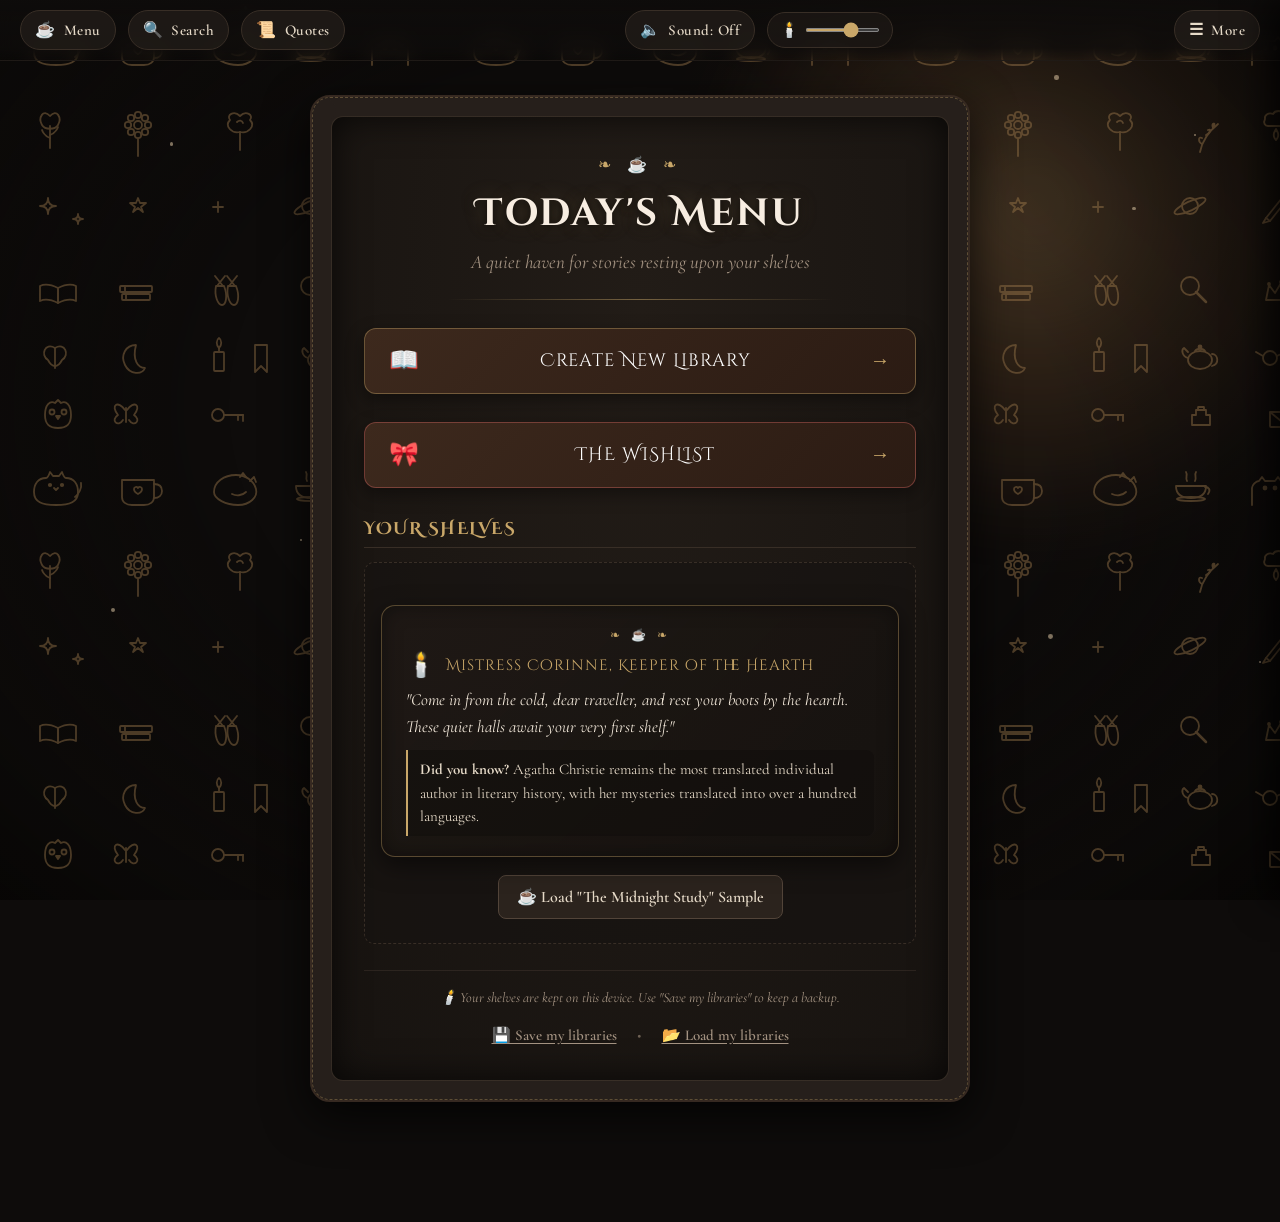
==== commit 1d4e9285: "Add files via upload" ====
--- a/index.html
+++ b/index.html
@@ -256,7 +256,15 @@
     <div class="dock-left">
       <button type="button" class="dock-btn" id="btn-dock-menu" title="Open Today's Menu" aria-label="Go to Today's Menu">
         <span class="dock-icon">☕</span>
-        <span class="dock-label">Today's Menu</span>
+        <span class="dock-label">Menu</span>
+      </button>
+      <button type="button" class="dock-btn" id="btn-dock-search" title="Search All Shelves" aria-label="Search All Shelves">
+        <span class="dock-icon">🔍</span>
+        <span class="dock-label">Search</span>
+      </button>
+      <button type="button" class="dock-btn" id="btn-dock-quotes" title="Quotes Journal" aria-label="Quotes Journal">
+        <span class="dock-icon">📜</span>
+        <span class="dock-label">Quotes</span>
       </button>
     </div>
     
@@ -292,7 +300,7 @@
     <div class="dock-right">
       <button type="button" class="dock-btn" id="btn-open-side-drawer" title="Open Side Menu" aria-label="Open Side Menu">
         <span class="dock-icon">☰</span>
-        <span class="dock-label">Menu</span>
+        <span class="dock-label">More</span>
       </button>
     </div>
   </header>
@@ -317,13 +325,18 @@
                 <div class="menu-divider-line"></div>
               </div>
 
-              <!-- Primary Action: Create New Library -->
+              <!-- Primary Actions: Create New Library & Wishlist Shelf -->
               <div class="menu-actions">
                 <button type="button" class="btn-menu-action" id="btn-menu-create-lib">
                   <span class="btn-action-icon">📖</span>
                   <span class="btn-action-text">Create New Library</span>
                   <span class="btn-action-arrow">→</span>
                 </button>
+                <button type="button" class="btn-menu-action btn-wishlist-action" id="btn-menu-wishlist-action">
+                  <span class="btn-action-icon">🎀</span>
+                  <span class="btn-action-text" id="btn-menu-wishlist-text">THE WISHLIST</span>
+                  <span class="btn-action-arrow">→</span>
+                </button>
               </div>
 
               <!-- Saved Libraries List -->
@@ -336,8 +349,7 @@
 
                 <!-- Empty State -->
                 <div class="menu-empty-state" id="menu-empty-state">
-                  <p class="empty-quote">"A room without books is like a body without a soul."</p>
-                  <p class="empty-hint">You haven't opened any libraries yet. Create your first reading room or load a cozy sample library!</p>
+                  <div class="tavern-lady-empty" id="menu-empty-tavern-box"></div>
                   <button type="button" class="btn-secondary" id="btn-load-sample-empty">
                     ☕ Load "The Midnight Study" Sample
                   </button>
@@ -346,6 +358,9 @@
 
               <!-- Menu Board Footer (Backup & Sample actions) -->
               <div class="menu-footer">
+                <p class="storage-reminder-note">
+                  🕯️ Your shelves are kept on this device. Use "Save my libraries" to keep a backup.
+                </p>
                 <div class="backup-button-row">
                   <button type="button" class="btn-text-action" id="btn-backup-export" title="Download your libraries as a JSON file">
                     💾 Save my libraries
@@ -446,6 +461,9 @@
             </button>
           </div>
 
+          <!-- Shelf Empty State Message (Tavern Lady) -->
+          <div class="shelf-empty-tavern-box" id="shelf-empty-state" hidden></div>
+
           <!-- Shelf Base Floorboard -->
           <div class="shelf-base"></div>
         </div>
@@ -474,6 +492,189 @@
           </div>
         </div>
 
+      </div>
+    </section>
+
+    <!-- ========================================== -->
+    <!-- SCREEN 3: UNIVERSAL SEARCH & FILTERS       -->
+    <!-- ========================================== -->
+    <section class="view-panel" id="view-search" aria-label="Search Screen" hidden>
+      <div class="search-desk-wrapper">
+        <div class="search-desk-card">
+          <div class="menu-scallop-border">
+            <div class="search-desk-inner">
+              <div class="search-header">
+                <div class="menu-ornament-top">❧ 🔍 ❧</div>
+                <h1 class="search-title">The Archive Search</h1>
+                <p class="search-subtitle">Search across all reading rooms, book titles, authors, and gathered quotes</p>
+                <div class="menu-divider-line"></div>
+              </div>
+
+              <!-- Search Input Box -->
+              <div class="search-input-group">
+                <span class="search-input-icon">🔍</span>
+                <input type="search" id="input-search-query" class="cozy-search-input" placeholder="Search by title, author, genre, or quote..." autocomplete="off">
+                <button type="button" id="btn-search-clear-input" class="search-clear-btn" title="Clear input" hidden>✕</button>
+              </div>
+
+              <!-- Filter Controls Bar -->
+              <div class="search-filter-bar">
+                <div class="filter-control-item">
+                  <label for="filter-library-select">Library</label>
+                  <select id="filter-library-select" class="cozy-select">
+                    <option value="all">All Shelves</option>
+                  </select>
+                </div>
+
+                <div class="filter-control-item">
+                  <label for="filter-genre-select">Genre</label>
+                  <select id="filter-genre-select" class="cozy-select">
+                    <option value="all">All Genres</option>
+                  </select>
+                </div>
+
+                <div class="filter-control-item">
+                  <label for="filter-sticker-select">Remark</label>
+                  <select id="filter-sticker-select" class="cozy-select">
+                    <option value="all">All Remarks</option>
+                    <option value="heart">Loved 🤍</option>
+                    <option value="cross">Dropped ❌</option>
+                    <option value="neutral">Neutral 😐</option>
+                    <option value="none">No Sticker</option>
+                  </select>
+                </div>
+
+                <div class="filter-control-item">
+                  <label for="filter-status-select">Reading Status</label>
+                  <select id="filter-status-select" class="cozy-select">
+                    <option value="all">All Statuses</option>
+                    <option value="to-read">To Read ⏳</option>
+                    <option value="reading">Reading 📖</option>
+                    <option value="finished">Finished ✨</option>
+                    <option value="not-set">Not set</option>
+                  </select>
+                </div>
+
+                <div class="filter-control-item">
+                  <label for="filter-sort-select">Sort By</label>
+                  <select id="filter-sort-select" class="cozy-select">
+                    <option value="title">Title (A–Z)</option>
+                    <option value="author">Author (A–Z)</option>
+                    <option value="date-newest">Date Added (Newest)</option>
+                    <option value="date-oldest">Date Added (Oldest)</option>
+                  </select>
+                </div>
+
+                <div class="filter-control-item filter-btn-box">
+                  <label>&nbsp;</label>
+                  <button type="button" class="btn-secondary btn-clear-filters" id="btn-clear-filters">
+                    Reset Filters
+                  </button>
+                </div>
+              </div>
+
+              <!-- Search Results Counter -->
+              <div class="search-results-meta" id="search-results-meta">
+                <span id="search-count-label">0 stories and 0 quotes found</span>
+              </div>
+
+              <!-- Books Section -->
+              <div class="search-section" id="search-books-section">
+                <h2 class="search-section-title">Stories</h2>
+                <div class="search-books-grid" id="search-books-container">
+                  <!-- Dynamically populated -->
+                </div>
+              </div>
+
+              <!-- Quotes Section -->
+              <div class="search-section" id="search-quotes-section">
+                <h2 class="search-section-title">Quotes Found</h2>
+                <div class="search-quotes-list" id="search-quotes-container">
+                  <!-- Dynamically populated -->
+                </div>
+              </div>
+
+              <!-- Tavern Lady Empty State -->
+              <div class="search-empty-box" id="search-empty-state" hidden>
+                <!-- Injected dynamically via TavernLady -->
+              </div>
+
+              <div class="search-footer-nav">
+                <button type="button" class="btn-text-action" id="btn-search-back-menu">
+                  ← Return to Today's Menu
+                </button>
+              </div>
+
+            </div>
+          </div>
+        </div>
+      </div>
+    </section>
+
+    <!-- ========================================== -->
+    <!-- SCREEN 4: COMMONPLACE QUOTES JOURNAL       -->
+    <!-- ========================================== -->
+    <section class="view-panel" id="view-quotes" aria-label="Quotes Journal Screen" hidden>
+      <div class="quotes-journal-wrapper">
+        <div class="quotes-journal-card">
+          <div class="menu-scallop-border">
+            <div class="quotes-journal-inner">
+              <div class="quotes-header">
+                <div class="menu-ornament-top">❧ 📜 ❧</div>
+                <h1 class="quotes-title">The Commonplace Book</h1>
+                <p class="quotes-subtitle">Passages, reflections, and treasured words gathered from your reading</p>
+                <div class="menu-divider-line"></div>
+              </div>
+
+              <!-- Quote of the Evening Illuminated Card -->
+              <div class="quote-of-evening-card" id="quote-evening-card">
+                <div class="evening-card-badge">
+                  <span>🌙 Quote of the Evening</span>
+                  <button type="button" class="btn-shuffle-evening" id="btn-shuffle-evening" title="Draw another random quote" aria-label="Draw another random quote">
+                    🔀 Draw Another
+                  </button>
+                </div>
+                <div class="evening-quote-body">
+                  <blockquote class="evening-quote-text" id="evening-quote-text">
+                    "Words are, in my not-so-humble opinion, our most inexhaustible source of magic."
+                  </blockquote>
+                  <div class="evening-quote-cite" id="evening-quote-cite">
+                    — <span class="cite-author">J.K. Rowling</span>, <em class="cite-book">Harry Potter and the Deathly Hallows</em>
+                  </div>
+                </div>
+              </div>
+
+              <!-- Inscribe Action Bar -->
+              <div class="quotes-action-bar">
+                <button type="button" class="btn-menu-action" id="btn-open-quote-modal">
+                  <span class="btn-action-icon">✒️</span>
+                  <span class="btn-action-text">Inscribe a New Quote</span>
+                  <span class="btn-action-arrow">+</span>
+                </button>
+              </div>
+
+              <!-- Quotes List Container -->
+              <div class="quotes-list-section">
+                <h2 class="quotes-section-heading">Gathered Quotes</h2>
+                <div class="quotes-grid" id="quotes-list-container">
+                  <!-- Dynamically populated quote cards -->
+                </div>
+
+                <!-- Empty State -->
+                <div class="quotes-empty-box" id="quotes-empty-state" hidden>
+                  <!-- Injected dynamically via TavernLady -->
+                </div>
+              </div>
+
+              <div class="quotes-footer-nav">
+                <button type="button" class="btn-text-action" id="btn-quotes-back-menu">
+                  ← Return to Today's Menu
+                </button>
+              </div>
+
+            </div>
+          </div>
+        </div>
       </div>
     </section>
 
@@ -495,15 +696,39 @@
     </div>
 
     <div class="drawer-content">
+      <!-- Section: Study Navigation -->
+      <div class="drawer-section">
+        <h3 class="drawer-section-title">Study Navigation</h3>
+        <div class="drawer-nav-stack">
+          <button type="button" class="drawer-link-btn" id="btn-drawer-nav-menu">
+            ☕ Today's Menu
+          </button>
+          <button type="button" class="drawer-link-btn" id="btn-drawer-nav-search">
+            🔍 Search All Shelves
+          </button>
+          <button type="button" class="drawer-link-btn" id="btn-drawer-nav-quotes">
+            📜 Commonplace Quotes
+          </button>
+          <button type="button" class="drawer-link-btn" id="btn-drawer-nav-wishlist">
+            🎀 THE WISHLIST
+          </button>
+        </div>
+      </div>
+
       <!-- Section: Library Switcher -->
       <div class="drawer-section">
         <h3 class="drawer-section-title">Your Libraries</h3>
         <ul class="drawer-library-list" id="drawer-library-list">
           <!-- Dynamic library links -->
         </ul>
-        <button type="button" class="btn-drawer-action" id="btn-drawer-create-lib">
-          + Create New Library
-        </button>
+        <div class="drawer-btn-stack">
+          <button type="button" class="btn-drawer-action" id="btn-drawer-create-lib">
+            + Create New Library
+          </button>
+          <button type="button" class="btn-drawer-action secondary" id="btn-drawer-create-wishlist">
+            🎀 + THE WISHLIST
+          </button>
+        </div>
       </div>
 
       <!-- Section: Current Library Management -->
@@ -529,7 +754,7 @@
       <!-- Section: Data Preservation -->
       <div class="drawer-section">
         <h3 class="drawer-section-title">Data & Backups</h3>
-        <p class="drawer-hint">Your books live in your browser's private memory. Save a backup copy to keep them safe forever.</p>
+        <p class="drawer-hint">Your shelves are kept on this device. Use 'Save my libraries' to keep a backup.</p>
         <div class="drawer-btn-stack">
           <button type="button" class="btn-drawer-action secondary" id="btn-drawer-export">
             💾 Save my libraries (.json)
@@ -554,6 +779,9 @@
       <p class="quick-book-author" id="quick-book-author">By Author Name</p>
       
       <div class="quick-book-actions">
+        <button type="button" class="btn-quick-action wishlist-action" id="btn-quick-wishlist-gotit" hidden title="Move from wishlist to a shelf">
+          ✨ Got it!
+        </button>
         <button type="button" class="btn-quick-action" id="btn-quick-move" title="Move story to another library">
           ⇄ Move
         </button>
@@ -582,6 +810,9 @@
           <div class="details-meta-text">
             <p class="details-author-line"><strong>Author:</strong> <span id="details-author">Donna Tartt</span></p>
             <p class="details-genre-line"><strong>Genre:</strong> <span id="details-genre">Dark Academia / Fiction</span></p>
+            <p class="details-status-line" id="details-status-row">
+              <strong>Reading Status:</strong> <span class="status-badge-pill" id="details-status-pill">Not set</span>
+            </p>
           </div>
           <!-- Cute sticker badge beside details -->
           <div class="details-sticker-badge" id="details-sticker-container" title="Book remark sticker">
@@ -595,9 +826,23 @@
             No notes written yet for this story.
           </div>
         </div>
+
+        <!-- Quotes belonging to this book -->
+        <div class="details-quotes-box" id="details-quotes-box">
+          <div class="details-quotes-header">
+            <h4 class="details-desc-heading">Quotes from this Story</h4>
+            <button type="button" class="btn-text-small" id="btn-details-add-quote">+ Inscribe Quote</button>
+          </div>
+          <div class="details-quotes-list" id="details-quotes-list">
+            <!-- Dynamically populated -->
+          </div>
+        </div>
       </div>
 
       <div class="details-footer">
+        <button type="button" class="btn-primary wishlist-action" id="btn-details-wishlist-gotit" hidden>
+          ✨ Got it! Move to a shelf
+        </button>
         <button type="button" class="btn-secondary" id="btn-details-delete">
           🗑️ Delete Story
         </button>
@@ -744,6 +989,35 @@
           <input type="text" id="input-book-author" maxlength="80" placeholder="e.g. Oscar Wilde">
         </div>
 
+        <!-- Reading Status (Optional) -->
+        <div class="form-group">
+          <label id="label-book-status">Reading Status (Optional)</label>
+          <div class="reading-status-grid" role="radiogroup" aria-labelledby="label-book-status">
+            <label class="status-choice-card">
+              <input type="radio" name="book-status" value="not-set" checked>
+              <span class="status-chip-label">Not set</span>
+            </label>
+            <label class="status-choice-card">
+              <input type="radio" name="book-status" value="to-read">
+              <span class="status-chip-label">⏳ To Read</span>
+            </label>
+            <label class="status-choice-card">
+              <input type="radio" name="book-status" value="reading">
+              <span class="status-chip-label">📖 Reading</span>
+            </label>
+            <label class="status-choice-card">
+              <input type="radio" name="book-status" value="finished">
+              <span class="status-chip-label">✨ Finished</span>
+            </label>
+          </div>
+        </div>
+
+        <!-- Reading Progress (Optional) -->
+        <div class="form-group" id="group-book-progress">
+          <label for="input-book-progress">Reading Progress (Optional)</label>
+          <input type="text" id="input-book-progress" maxlength="40" placeholder="e.g. Page 142, Chapter 8...">
+        </div>
+
         <!-- Spine Colour Picker (Colour Wheel) -->
         <div class="form-group">
           <label>Spine Colour</label>
@@ -892,6 +1166,71 @@
     </div>
   </dialog>
 
+  <!-- ========================================== -->
+  <!-- MODAL 9: INSCRIBE / EDIT QUOTE FORM        -->
+  <!-- ========================================== -->
+  <dialog class="cozy-modal modal-form-dialog" id="modal-quote-form">
+    <form class="cozy-form" id="form-quote" method="dialog">
+      <div class="form-header">
+        <h2 class="modal-title" id="quote-form-title">Inscribe a Quote</h2>
+        <button type="button" class="modal-close-btn" id="btn-quote-form-close" aria-label="Close quote form">✕</button>
+      </div>
+      <div class="form-body">
+        <div class="form-group">
+          <label for="input-quote-text">Quote Text *</label>
+          <textarea id="input-quote-text" rows="4" required placeholder="Type or paste the memorable passage..."></textarea>
+        </div>
+
+        <div class="form-row-2">
+          <div class="form-group flex-2">
+            <label for="select-quote-book">Book *</label>
+            <select id="select-quote-book" class="cozy-select">
+              <option value="">— Select from your shelves —</option>
+              <option value="__custom__">Custom / Other Book Title...</option>
+            </select>
+          </div>
+          <div class="form-group flex-1">
+            <label for="input-quote-page">Page / Chapter</label>
+            <input type="text" id="input-quote-page" maxlength="30" placeholder="e.g. p. 42">
+          </div>
+        </div>
+
+        <div class="form-group" id="group-quote-custom-book" hidden>
+          <label for="input-quote-custom-book">Book Title *</label>
+          <input type="text" id="input-quote-custom-book" maxlength="120" placeholder="Enter book title...">
+        </div>
+
+        <div class="form-group">
+          <label for="input-quote-author">Author (Optional)</label>
+          <input type="text" id="input-quote-author" maxlength="80" placeholder="e.g. Mary Shelley">
+        </div>
+
+        <div class="form-group">
+          <label for="input-quote-notes">Personal Note / Reflection (Optional)</label>
+          <textarea id="input-quote-notes" rows="2" placeholder="Why this passage touched you, favorite moment..."></textarea>
+        </div>
+      </div>
+      <div class="modal-actions">
+        <button type="button" class="btn-secondary" id="btn-cancel-quote-form">Cancel</button>
+        <button type="submit" class="btn-primary" id="btn-submit-quote-form">Inscribe in Journal</button>
+      </div>
+    </form>
+  </dialog>
+
+  <!-- ========================================== -->
+  <!-- MODAL 13: TAVERN LADY NOTICE DIALOG        -->
+  <!-- ========================================== -->
+  <dialog class="cozy-modal modal-small modal-tavern-dialog" id="modal-tavern-message">
+    <div class="confirm-card tavern-dialog-card">
+      <div class="confirm-icon" id="tavern-dialog-icon">🕯️</div>
+      <h3 class="modal-title" id="tavern-dialog-title">Words from the Keeper</h3>
+      <div class="tavern-dialog-content" id="tavern-dialog-content"></div>
+      <div class="modal-actions">
+        <button type="button" class="btn-primary" id="btn-tavern-dialog-close">Thank you</button>
+      </div>
+    </div>
+  </dialog>
+
   <!-- Hidden File Input for Backup Restoration -->
   <input type="file" id="backup-file-input" accept=".json" style="display: none;" aria-hidden="true">
 
--- a/style.css
+++ b/style.css
@@ -2363,6 +2363,770 @@
 }
 
 /* --------------------------------------------------------------------------
+   18. Upgraded Features: Search Desk, Quotes Journal, Wishlist, Tavern Lady
+   -------------------------------------------------------------------------- */
+
+/* Navigation additions in Dock & Drawer */
+.dock-btn {
+  white-space: nowrap;
+}
+
+.storage-reminder-note {
+  font-size: 14px;
+  color: var(--text-muted);
+  font-style: italic;
+  margin-bottom: 12px;
+  text-align: center;
+}
+
+/* Today's Menu Library Card Action Row */
+.menu-lib-actions {
+  display: flex;
+  align-items: center;
+  gap: 6px;
+}
+
+/* Wishlist Badges & Styling */
+.badge-wishlist {
+  display: inline-flex;
+  align-items: center;
+  gap: 4px;
+  background: rgba(196, 69, 64, 0.25);
+  border: 1px solid rgba(212, 102, 97, 0.5);
+  color: #f7b2af;
+  font-size: 11px;
+  padding: 2px 7px;
+  border-radius: 10px;
+  text-transform: uppercase;
+  letter-spacing: 1px;
+  margin-left: 6px;
+}
+
+.btn-wishlist-action {
+  border-color: rgba(212, 102, 97, 0.4) !important;
+}
+
+.btn-wishlist-action:hover {
+  border-color: #d46661 !important;
+  box-shadow: 0 4px 16px rgba(196, 69, 64, 0.3) !important;
+}
+
+/* Reading Status Selector in Forms */
+.reading-status-grid {
+  display: grid;
+  grid-template-columns: repeat(4, 1fr);
+  gap: 8px;
+  margin-top: 6px;
+}
+
+.status-choice-card {
+  position: relative;
+  display: flex;
+  align-items: center;
+  justify-content: center;
+  cursor: pointer;
+}
+
+.status-choice-card input[type="radio"] {
+  position: absolute;
+  opacity: 0;
+  width: 0;
+  height: 0;
+}
+
+.status-chip-label {
+  display: block;
+  width: 100%;
+  text-align: center;
+  padding: 8px 6px;
+  background: var(--bg-card-inner);
+  border: 1px solid var(--border-dim);
+  border-radius: 8px;
+  font-size: 14px;
+  color: var(--text-muted);
+  transition: all 0.2s ease;
+}
+
+.status-choice-card input[type="radio"]:checked + .status-chip-label {
+  background: rgba(201, 167, 105, 0.18);
+  border-color: var(--gold-accent);
+  color: #fff;
+  font-weight: 600;
+  box-shadow: 0 0 10px rgba(201, 167, 105, 0.25);
+}
+
+/* Status Badges in Book Details & Search */
+.status-badge-pill {
+  display: inline-block;
+  padding: 2px 9px;
+  border-radius: 12px;
+  font-size: 13px;
+  font-weight: 600;
+  background: rgba(82, 68, 57, 0.4);
+  color: var(--text-parchment);
+  border: 1px solid var(--border-light);
+}
+
+.status-badge-pill.status-reading {
+  background: rgba(65, 117, 164, 0.25);
+  border-color: #5d9ad4;
+  color: #aed5fc;
+}
+
+.status-badge-pill.status-to-read {
+  background: rgba(186, 137, 54, 0.25);
+  border-color: #e0aa53;
+  color: #f7dca3;
+}
+
+.status-badge-pill.status-finished {
+  background: rgba(62, 137, 85, 0.25);
+  border-color: #5ab376;
+  color: #a8ecc0;
+}
+
+/* Book Details Quotes Section */
+.details-quotes-box {
+  margin-top: 16px;
+  background: rgba(14, 12, 11, 0.5);
+  border: 1px dashed var(--border-light);
+  border-radius: 10px;
+  padding: 12px 14px;
+}
+
+.details-quotes-header {
+  display: flex;
+  justify-content: space-between;
+  align-items: center;
+  margin-bottom: 8px;
+}
+
+.details-quotes-header .details-desc-heading {
+  margin-bottom: 0;
+}
+
+.btn-text-small {
+  font-size: 13px;
+  color: var(--text-gold);
+  background: none;
+  border: none;
+  cursor: pointer;
+  padding: 2px 6px;
+  border-radius: 4px;
+  transition: color 0.2s;
+}
+
+.btn-text-small:hover {
+  color: #fff;
+  text-decoration: underline;
+}
+
+.details-quote-item {
+  font-style: italic;
+  font-size: 15px;
+  color: var(--text-parchment);
+  border-left: 2px solid var(--gold-accent);
+  padding: 4px 0 4px 10px;
+  margin-bottom: 8px;
+}
+
+.details-quote-meta {
+  font-size: 13px;
+  color: var(--text-muted);
+  font-style: normal;
+  margin-top: 2px;
+}
+
+/* Tavern Lady Empty States */
+.tavern-lady-card {
+  margin: 18px 0;
+  padding: 20px 24px;
+  background: linear-gradient(135deg, rgba(32, 26, 22, 0.85) 0%, rgba(22, 18, 15, 0.95) 100%);
+  border: 1px solid rgba(201, 167, 105, 0.35);
+  border-radius: 14px;
+  box-shadow: 0 8px 24px rgba(0, 0, 0, 0.5), inset 0 0 20px rgba(0, 0, 0, 0.4);
+  position: relative;
+  text-align: left;
+}
+
+.tavern-lady-card::before {
+  content: "❧ ☕ ❧";
+  display: block;
+  font-size: 12px;
+  color: var(--text-gold);
+  text-align: center;
+  letter-spacing: 4px;
+  margin-bottom: 10px;
+}
+
+.tavern-lady-header {
+  display: flex;
+  align-items: center;
+  gap: 10px;
+  margin-bottom: 8px;
+}
+
+.tavern-lady-icon {
+  font-size: 24px;
+  line-height: 1;
+}
+
+.tavern-lady-speaker {
+  font-family: var(--font-heading);
+  font-size: 15px;
+  letter-spacing: 1px;
+  color: var(--text-gold);
+}
+
+.tavern-lady-speech {
+  font-size: 17px;
+  line-height: 1.6;
+  font-style: italic;
+  color: #f0e6d8;
+  margin-bottom: 8px;
+}
+
+.tavern-lady-fact {
+  font-size: 15px;
+  line-height: 1.55;
+  color: var(--text-parchment);
+  background: rgba(14, 12, 11, 0.45);
+  border-left: 2px solid var(--gold-accent);
+  padding: 8px 12px;
+  border-radius: 0 8px 8px 0;
+  margin-top: 10px;
+}
+
+.shelf-empty-tavern-box {
+  padding: 24px 20px;
+  max-width: 600px;
+  margin: 20px auto;
+}
+
+/* ==========================================================================
+   Screen 3: Universal Search Desk
+   ========================================================================== */
+.search-desk-wrapper {
+  display: flex;
+  justify-content: center;
+  align-items: flex-start;
+  padding: 24px 16px 50px;
+  min-height: 80vh;
+}
+
+.search-desk-card {
+  width: 100%;
+  max-width: 860px;
+  background: var(--bg-card);
+  border-radius: 20px;
+  box-shadow: 0 14px 45px rgba(0, 0, 0, 0.75), inset 0 0 40px rgba(0, 0, 0, 0.5);
+  border: 2px solid #362921;
+}
+
+.search-desk-inner {
+  background: radial-gradient(ellipse at 50% 15%, #221c17 0%, #171310 100%);
+  border: 1px solid rgba(82, 68, 57, 0.5);
+  border-radius: 12px;
+  padding: 34px 28px 30px;
+  box-shadow: inset 0 0 35px rgba(0, 0, 0, 0.7);
+}
+
+.search-header {
+  text-align: center;
+  margin-bottom: 24px;
+}
+
+.search-title {
+  font-family: var(--font-heading);
+  font-size: 34px;
+  color: #f7ede1;
+  text-shadow: 0 2px 8px rgba(0, 0, 0, 0.7);
+  margin-bottom: 6px;
+}
+
+.search-subtitle {
+  color: var(--text-muted);
+  font-size: 16px;
+  font-style: italic;
+  margin-bottom: 14px;
+}
+
+.search-input-group {
+  position: relative;
+  display: flex;
+  align-items: center;
+  margin-bottom: 20px;
+}
+
+.search-input-icon {
+  position: absolute;
+  left: 16px;
+  font-size: 18px;
+  color: var(--text-muted);
+  pointer-events: none;
+}
+
+.cozy-search-input {
+  width: 100%;
+  padding: 14px 44px 14px 46px;
+  background: var(--bg-input);
+  border: 1.5px solid var(--border-light);
+  border-radius: 14px;
+  color: #fcf8f2;
+  font-family: var(--font-body);
+  font-size: 18px;
+  transition: all 0.2s ease;
+  box-shadow: inset 0 2px 6px rgba(0, 0, 0, 0.6);
+}
+
+.cozy-search-input:focus {
+  outline: none;
+  border-color: var(--gold-accent);
+  box-shadow: 0 0 16px rgba(201, 167, 105, 0.25), inset 0 2px 6px rgba(0, 0, 0, 0.6);
+}
+
+.search-clear-btn {
+  position: absolute;
+  right: 14px;
+  background: none;
+  border: none;
+  color: var(--text-muted);
+  font-size: 16px;
+  cursor: pointer;
+  padding: 6px;
+  transition: color 0.2s;
+}
+
+.search-clear-btn:hover {
+  color: #fff;
+}
+
+/* Filter Controls Bar */
+.search-filter-bar {
+  display: flex;
+  flex-wrap: wrap;
+  gap: 12px;
+  margin-bottom: 20px;
+  background: rgba(18, 15, 13, 0.6);
+  padding: 16px;
+  border-radius: 12px;
+  border: 1px solid var(--border-dim);
+}
+
+.filter-control-item {
+  flex: 1 1 150px;
+  display: flex;
+  flex-direction: column;
+  gap: 4px;
+}
+
+.filter-control-item label {
+  font-size: 13px;
+  color: var(--text-muted);
+  text-transform: uppercase;
+  letter-spacing: 0.5px;
+}
+
+.cozy-select {
+  padding: 8px 12px;
+  background: var(--bg-card-inner);
+  border: 1px solid var(--border-dim);
+  border-radius: 8px;
+  color: var(--text-parchment);
+  font-family: var(--font-body);
+  font-size: 15px;
+  cursor: pointer;
+  transition: border-color 0.2s;
+}
+
+.cozy-select:focus {
+  outline: none;
+  border-color: var(--gold-accent);
+}
+
+.filter-btn-box {
+  flex: 0 0 auto;
+  display: flex;
+  flex-direction: column;
+  justify-content: flex-end;
+}
+
+.btn-clear-filters {
+  padding: 8px 14px;
+  font-size: 14px;
+}
+
+.search-results-meta {
+  font-size: 14px;
+  color: var(--text-gold);
+  letter-spacing: 0.5px;
+  margin-bottom: 18px;
+  border-bottom: 1px solid var(--border-dim);
+  padding-bottom: 8px;
+  display: flex;
+  justify-content: space-between;
+}
+
+.search-section {
+  margin-bottom: 26px;
+}
+
+.search-section-title {
+  font-family: var(--font-heading);
+  font-size: 18px;
+  color: #e6dac8;
+  letter-spacing: 1px;
+  margin-bottom: 12px;
+}
+
+/* Books Grid in Search */
+.search-books-grid {
+  display: grid;
+  grid-template-columns: repeat(auto-fill, minmax(240px, 1fr));
+  gap: 14px;
+}
+
+.search-book-card {
+  display: flex;
+  gap: 12px;
+  padding: 12px;
+  background: var(--bg-card);
+  border: 1px solid var(--border-dim);
+  border-radius: 10px;
+  cursor: pointer;
+  transition: all 0.2s var(--ease-gentle);
+  position: relative;
+}
+
+.search-book-card:hover {
+  background: var(--bg-card-inner);
+  border-color: var(--gold-accent);
+  transform: translateY(-2px);
+  box-shadow: 0 6px 18px rgba(0, 0, 0, 0.5);
+}
+
+.search-book-spine-mini {
+  width: 14px;
+  min-width: 14px;
+  border-radius: 2px;
+  box-shadow: 1px 2px 5px rgba(0, 0, 0, 0.4);
+}
+
+.search-book-info {
+  flex: 1;
+  min-width: 0;
+}
+
+.search-book-title {
+  font-size: 17px;
+  font-weight: 600;
+  color: #fff;
+  line-height: 1.3;
+  margin-bottom: 3px;
+  overflow: hidden;
+  text-overflow: ellipsis;
+  white-space: nowrap;
+}
+
+.search-book-author {
+  font-size: 14px;
+  color: var(--text-muted);
+  margin-bottom: 6px;
+  overflow: hidden;
+  text-overflow: ellipsis;
+  white-space: nowrap;
+}
+
+.search-book-tags {
+  display: flex;
+  flex-wrap: wrap;
+  gap: 6px;
+  align-items: center;
+}
+
+.search-badge {
+  font-size: 11px;
+  padding: 2px 7px;
+  border-radius: 8px;
+  background: rgba(82, 68, 57, 0.35);
+  color: var(--text-parchment);
+}
+
+.search-badge.lib-badge {
+  background: rgba(201, 167, 105, 0.15);
+  color: var(--text-gold);
+  border: 1px solid rgba(201, 167, 105, 0.3);
+}
+
+/* Quotes in Search */
+.search-quotes-list {
+  display: flex;
+  flex-direction: column;
+  gap: 12px;
+}
+
+.search-quote-item {
+  padding: 14px 16px;
+  background: var(--bg-card);
+  border: 1px solid var(--border-dim);
+  border-left: 3px solid var(--gold-accent);
+  border-radius: 8px;
+  cursor: pointer;
+  transition: all 0.2s var(--ease-gentle);
+}
+
+.search-quote-item:hover {
+  background: var(--bg-card-inner);
+  transform: translateX(4px);
+}
+
+.search-quote-text {
+  font-size: 16px;
+  font-style: italic;
+  color: #f7ede1;
+  margin-bottom: 6px;
+  line-height: 1.5;
+}
+
+.search-quote-citation {
+  font-size: 13px;
+  color: var(--text-muted);
+}
+
+.search-footer-nav, .quotes-footer-nav {
+  text-align: center;
+  margin-top: 24px;
+  padding-top: 16px;
+  border-top: 1px dashed var(--border-dim);
+}
+
+/* ==========================================================================
+   Screen 4: Commonplace Quotes Journal
+   ========================================================================== */
+.quotes-journal-wrapper {
+  display: flex;
+  justify-content: center;
+  align-items: flex-start;
+  padding: 24px 16px 50px;
+  min-height: 80vh;
+}
+
+.quotes-journal-card {
+  width: 100%;
+  max-width: 820px;
+  background: var(--bg-card);
+  border-radius: 20px;
+  box-shadow: 0 14px 45px rgba(0, 0, 0, 0.75), inset 0 0 40px rgba(0, 0, 0, 0.5);
+  border: 2px solid #362921;
+}
+
+.quotes-journal-inner {
+  background: radial-gradient(ellipse at 50% 15%, #221c17 0%, #171310 100%);
+  border: 1px solid rgba(82, 68, 57, 0.5);
+  border-radius: 12px;
+  padding: 34px 28px 30px;
+  box-shadow: inset 0 0 35px rgba(0, 0, 0, 0.7);
+}
+
+.quotes-header {
+  text-align: center;
+  margin-bottom: 22px;
+}
+
+.quotes-title {
+  font-family: var(--font-heading);
+  font-size: 34px;
+  color: #f7ede1;
+  text-shadow: 0 2px 8px rgba(0, 0, 0, 0.7);
+  margin-bottom: 6px;
+}
+
+.quotes-subtitle {
+  color: var(--text-muted);
+  font-size: 16px;
+  font-style: italic;
+  margin-bottom: 14px;
+}
+
+/* Quote of Evening Card */
+.quote-of-evening-card {
+  background: linear-gradient(135deg, rgba(46, 36, 28, 0.8) 0%, rgba(26, 20, 16, 0.9) 100%);
+  border: 1.5px solid rgba(201, 167, 105, 0.45);
+  border-radius: 14px;
+  padding: 20px 24px;
+  margin-bottom: 24px;
+  box-shadow: 0 8px 24px rgba(0, 0, 0, 0.6), inset 0 0 30px rgba(201, 167, 105, 0.1);
+  position: relative;
+}
+
+.evening-card-badge {
+  display: flex;
+  justify-content: space-between;
+  align-items: center;
+  margin-bottom: 12px;
+  font-size: 13px;
+  text-transform: uppercase;
+  letter-spacing: 1px;
+  color: var(--text-gold);
+}
+
+.btn-shuffle-evening {
+  background: rgba(23, 19, 16, 0.7);
+  border: 1px solid var(--border-light);
+  border-radius: 8px;
+  padding: 4px 10px;
+  font-size: 13px;
+  color: var(--text-parchment);
+  cursor: pointer;
+  transition: all 0.2s;
+}
+
+.btn-shuffle-evening:hover {
+  background: rgba(201, 167, 105, 0.2);
+  border-color: var(--gold-accent);
+  color: #fff;
+}
+
+.evening-quote-text {
+  font-size: 20px;
+  font-style: italic;
+  line-height: 1.6;
+  color: #fcf6ee;
+  margin-bottom: 10px;
+}
+
+.evening-quote-cite {
+  font-size: 15px;
+  color: var(--text-gold);
+  text-align: right;
+}
+
+.quotes-action-bar {
+  margin-bottom: 24px;
+}
+
+.quotes-section-heading {
+  font-family: var(--font-heading);
+  font-size: 20px;
+  color: #e6dac8;
+  margin-bottom: 14px;
+  border-bottom: 1px solid var(--border-dim);
+  padding-bottom: 8px;
+}
+
+.quotes-grid {
+  display: grid;
+  grid-template-columns: repeat(auto-fill, minmax(320px, 1fr));
+  gap: 16px;
+}
+
+.quote-card {
+  background: var(--bg-card);
+  border: 1px solid var(--border-dim);
+  border-radius: 12px;
+  padding: 18px 20px;
+  box-shadow: 0 4px 14px rgba(0, 0, 0, 0.4);
+  display: flex;
+  flex-direction: column;
+  justify-content: space-between;
+  transition: all 0.2s var(--ease-gentle);
+  position: relative;
+}
+
+.quote-card:hover {
+  border-color: rgba(201, 167, 105, 0.45);
+  transform: translateY(-2px);
+  box-shadow: 0 8px 22px rgba(0, 0, 0, 0.6);
+}
+
+.quote-card-body {
+  margin-bottom: 14px;
+}
+
+.quote-card-text {
+  font-size: 17px;
+  font-style: italic;
+  color: #f7ede1;
+  line-height: 1.55;
+  margin-bottom: 10px;
+}
+
+.quote-card-source {
+  font-size: 14px;
+  color: var(--text-gold);
+}
+
+.quote-card-notes {
+  margin-top: 8px;
+  font-size: 13px;
+  font-style: normal;
+  color: var(--text-muted);
+  background: rgba(14, 12, 11, 0.45);
+  border-left: 2px solid var(--border-light);
+  padding: 6px 10px;
+  border-radius: 0 6px 6px 0;
+}
+
+.quote-card-actions {
+  display: flex;
+  justify-content: flex-end;
+  gap: 8px;
+  border-top: 1px dashed var(--border-dim);
+  padding-top: 10px;
+}
+
+.btn-quote-action {
+  background: none;
+  border: 1px solid var(--border-dim);
+  border-radius: 6px;
+  padding: 4px 8px;
+  font-size: 13px;
+  color: var(--text-muted);
+  cursor: pointer;
+  transition: all 0.2s;
+}
+
+.btn-quote-action:hover {
+  background: rgba(201, 167, 105, 0.15);
+  border-color: var(--gold-accent);
+  color: #fff;
+}
+
+.btn-quote-action.danger:hover {
+  background: rgba(196, 69, 64, 0.2);
+  border-color: #d46661;
+  color: #f7b2af;
+}
+
+/* Modals & Dialogs Extra Styles */
+.tavern-dialog-card {
+  padding: 24px;
+}
+
+.tavern-dialog-content {
+  margin: 14px 0 20px;
+  font-size: 16px;
+  line-height: 1.6;
+  color: var(--text-parchment);
+}
+
+/* Responsive adjustments for new features */
+@media (max-width: 768px) {
+  .reading-status-grid {
+    grid-template-columns: repeat(2, 1fr);
+  }
+  .search-filter-bar {
+    flex-direction: column;
+  }
+  .filter-control-item {
+    flex: 1 1 100%;
+  }
+  .quotes-grid {
+    grid-template-columns: 1fr;
+  }
+}
+
+/* --------------------------------------------------------------------------
    17. Accessibility: Prefers-Reduced-Motion
    -------------------------------------------------------------------------- */
 @media (prefers-reduced-motion: reduce) {
